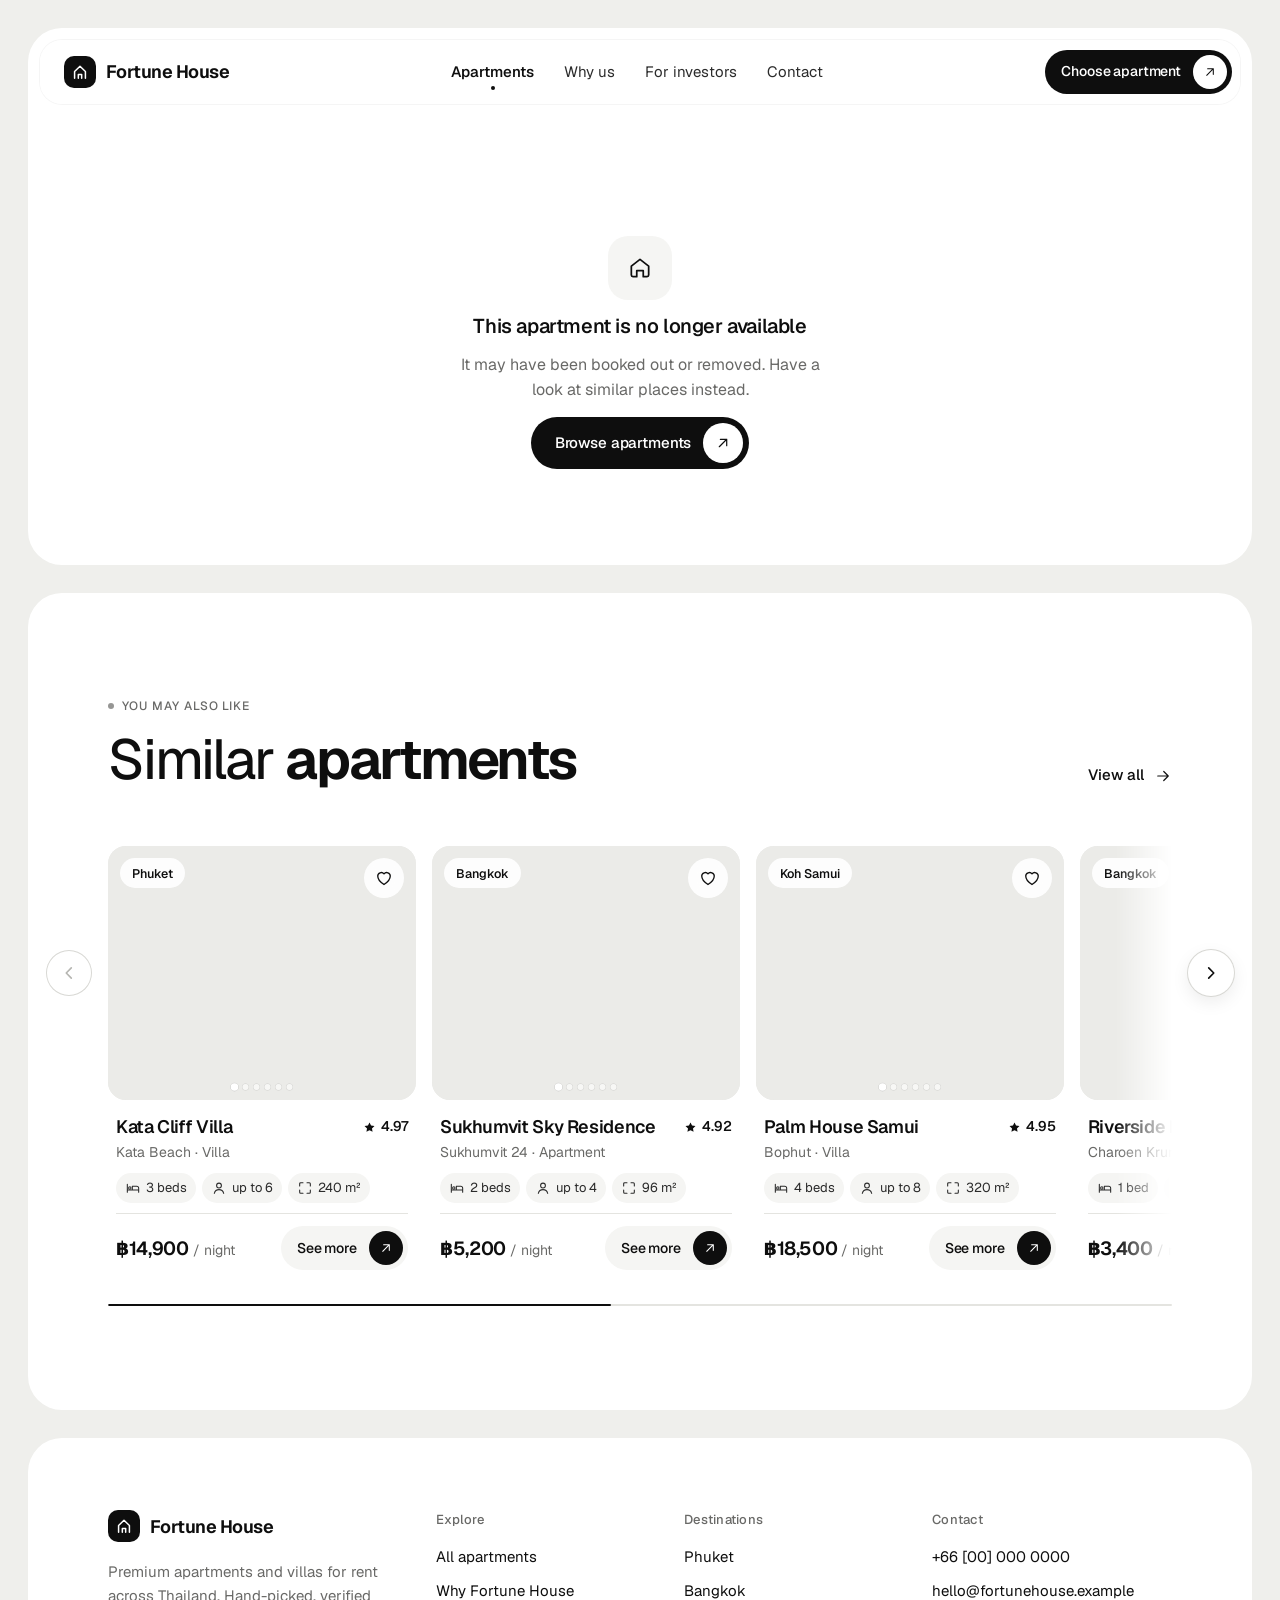
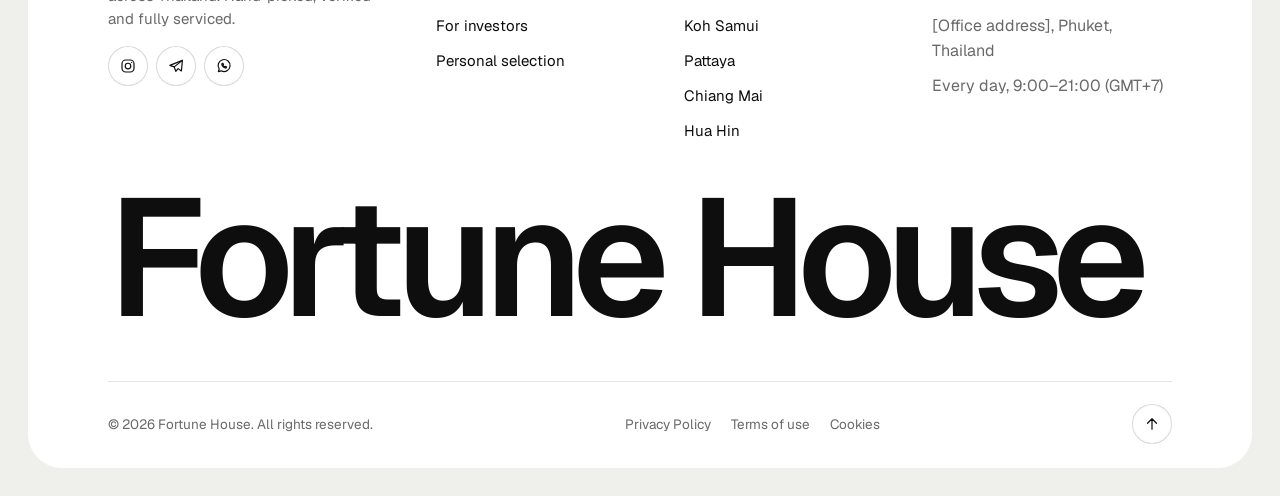
==== apartment.html @ b61fa612 "Add files via upload" ====
<!doctype html>
<html lang="en" class="no-js">
<head>
<meta charset="utf-8">
<meta name="viewport" content="width=device-width, initial-scale=1, viewport-fit=cover">
<title>Apartment — Fortune House</title>
<meta name="description" content="Apartment details, photos, amenities and booking.">
<meta name="theme-color" content="#efefec">
<link rel="preconnect" href="https://images.unsplash.com">
<link rel="icon" href="data:image/svg+xml,%3Csvg xmlns='http://www.w3.org/2000/svg' viewBox='0 0 32 32'%3E%3Crect width='32' height='32' rx='9' fill='%230e0e0e'/%3E%3Cpath d='M9.5 23v-9.5L16 8l6.5 5.5V23M13.5 23v-5h5v5' fill='none' stroke='white' stroke-width='2' stroke-linecap='round' stroke-linejoin='round'/%3E%3C/svg%3E">
<link rel="stylesheet" href="assets/css/style.css">
</head>
<body data-page="apartment">
<a class="sr-only" href="#main">Skip to content</a>
<div class="header-wrap">
  <header class="header">
    <a href="index.html" class="logo" aria-label="Fortune House — home">
      <span class="logo__mark"><i data-icon="logo" data-size="20" data-sw="1.8"></i></span>
      Fortune House
    </a>
    <nav class="nav" aria-label="Main">
      <a href="search.html" aria-current="page">Apartments</a>
      <a href="index.html#why">Why us</a>
      <a href="investors.html">For investors</a>
      <a href="#contact">Contact</a>
    </nav>
    <div class="header__actions">
      <button type="button" class="btn btn--primary btn--sm btn--arrow header__cta" data-open="finder">
        Choose apartment
        <span class="btn__arrow"><i data-icon="arrow-pair" data-size="16"></i></span>
      </button>
      <button type="button" class="burger" aria-label="Menu" aria-expanded="false" aria-controls="mobile-menu">
        <span class="burger-lines"><span></span><span></span></span>
      </button>
    </div>
  </header>
  <div class="mobile-menu" id="mobile-menu">
    <a class="mm-link" href="search.html">Apartments <i data-icon="arrowRight" data-size="20"></i></a>
    <a class="mm-link" href="index.html#why">Why us <i data-icon="arrowRight" data-size="20"></i></a>
    <a class="mm-link" href="investors.html">For investors <i data-icon="arrowRight" data-size="20"></i></a>
    <a class="mm-link" href="#contact">Contact <i data-icon="arrowRight" data-size="20"></i></a>
    <button type="button" class="btn btn--primary btn--block btn--arrow" data-open="finder">
      <span>Choose apartment</span>
      <span class="btn__arrow"><i data-icon="arrow-pair" data-size="18"></i></span>
    </button>
  </div>
</div>
<div class="menu-scrim"></div>


<main class="page" id="main">

  <section class="card apt-head" id="apt-main" aria-labelledby="apt-title">
    <div class="container">
      <div class="intro">
        <nav class="crumbs" aria-label="Breadcrumb"><a href="index.html">Home</a><i data-icon="chevronRight" data-size="14"></i><a href="search.html">Apartments</a><i data-icon="chevronRight" data-size="14"></i><span data-apt="crumb">Apartment</span></nav>
        <div class="apt-head__row">
          <div>
            <h1 class="apt-title" id="apt-title" data-apt="title">Apartment</h1>
            <div class="apt-meta" data-apt="meta"></div>
          </div>
          <div class="apt-actions">
            <button type="button" class="btn btn--ghost btn--sm" id="share-btn"><i data-icon="share" data-size="18"></i>Share</button>
            <button type="button" class="btn btn--ghost btn--sm fav-inline" id="save-btn" aria-pressed="false"><i data-icon="heart" data-size="18"></i><span>Save</span></button>
          </div>
        </div>
      </div>

      <div class="gallery intro-late" id="gallery">
        <div class="gallery__grid" id="gallery-grid"></div>
        <div class="gallery__count">
          <button type="button" class="btn btn--light btn--sm gallery__all" id="gallery-all"><i data-icon="grid" data-size="18"></i>Show all photos</button>
          <span class="gallery__counter" id="gallery-counter">1 / 1</span>
        </div>
      </div>
    </div>

    <div class="container apt-layout">
      <div>
        <div class="apt-section" data-reveal>
          <div class="facts" data-apt="facts"></div>
        </div>
        <div class="apt-section" data-reveal>
          <h2>About this place</h2>
          <div data-apt="text"></div>
        </div>
        <div class="apt-section" data-reveal>
          <h2>What’s included</h2>
          <ul class="amenities" data-apt="amenities"></ul>
        </div>
        <div class="apt-section" data-reveal>
          <h2>Where you’ll be</h2>
          <div class="map" role="img" aria-label="Map placeholder">
            <span class="map__road" style="left:-5%;right:-5%;top:58%;height:14px;transform:rotate(-8deg)"></span>
            <span class="map__road" style="top:-10%;bottom:-10%;left:32%;width:12px;transform:rotate(14deg)"></span>
            <span class="map__road" style="top:-10%;bottom:-10%;left:74%;width:9px;transform:rotate(-4deg)"></span>
            <span class="map__pin"><span><i data-icon="home" data-size="20"></i></span></span>
            <span class="map__label" data-apt="where"></span>
          </div>
          <p class="muted" style="margin-top:14px;font-size:14.5px">The exact address is shared after booking is confirmed.</p>
        </div>
        <div class="apt-section" data-reveal>
          <h2>Good to know</h2>
          <ul class="rules">
            <li class="rule"><i data-icon="clock"></i>Check-in from 14:00</li>
            <li class="rule"><i data-icon="clock"></i>Check-out until 12:00</li>
            <li class="rule"><i data-icon="ban"></i>No smoking inside</li>
            <li class="rule"><i data-icon="wallet"></i>Refundable deposit on arrival</li>
          </ul>
        </div>
      </div>

      <aside class="booking" id="booking" aria-label="Booking" data-reveal>
        <div class="booking__price">
          <span class="price"><b data-apt="price">฿0</b> / night</span>
          <span class="muted" style="font-size:14px">Utilities included</span>
        </div>
        <div class="booking__fields">
          <div class="booking__dates">
            <button type="button" class="bk-field" data-bk="in" aria-haspopup="dialog" aria-expanded="false"><span class="bk-field__label">Check-in</span><span class="bk-field__value is-placeholder">Add date</span></button>
            <button type="button" class="bk-field" data-bk="out" aria-haspopup="dialog" aria-expanded="false"><span class="bk-field__label">Check-out</span><span class="bk-field__value is-placeholder">Add date</span></button>
          </div>
          <button type="button" class="bk-field" data-bk="guests" aria-haspopup="dialog" aria-expanded="false"><span class="bk-field__label">Guests</span><span class="bk-field__value">2 guests</span></button>
        </div>
        <div class="breakdown is-empty" id="breakdown" aria-live="polite"></div>
        <button type="button" class="btn btn--primary btn--block btn--arrow" id="book-btn">
          <span data-bk-label>Check availability</span>
          <span class="btn__arrow"><i data-icon="arrow-pair" data-size="18"></i></span>
        </button>
        <p class="form-error" id="book-error" role="alert" hidden></p>
        <p class="booking__note">You won’t be charged yet</p>
      </aside>
    </div>
  </section>

  <section class="card section" aria-labelledby="similar-title">
    <div class="container carousel" id="similar">
      <div class="section-head">
        <div class="section-head__title" data-reveal>
          <span class="eyebrow">You may also like</span>
          <h2 class="h2" id="similar-title">Similar <b>apartments</b></h2>
        </div>
        <div class="carousel-head-actions" data-reveal style="--d:.1s">
          <a class="link-arrow" href="search.html"><span>View all</span><i data-icon="arrowRight" data-size="18"></i></a>
        </div>
      </div>
      <div class="carousel__frame" data-reveal="fade">
        <button type="button" class="carousel__side carousel__side--prev" data-prev aria-label="Previous apartments"><i data-icon="chevronLeft" data-size="22" data-sw="1.8"></i></button>
        <div class="carousel__track" id="similar-track" tabindex="0" aria-label="Similar apartments"></div>
        <button type="button" class="carousel__side carousel__side--next" data-next aria-label="Next apartments"><i data-icon="chevronRight" data-size="22" data-sw="1.8"></i></button>
      </div>
      <div class="carousel__progress" aria-hidden="true"><span></span></div>
    </div>
  </section>

  <footer class="card footer" id="contact">
  <div class="container">
    <div class="footer__top">
      <div class="footer__brand">
        <a href="index.html" class="logo" aria-label="Fortune House — home">
          <span class="logo__mark"><i data-icon="logo" data-size="20" data-sw="1.8"></i></span>
          Fortune House
        </a>
        <p>Premium apartments and villas for rent across Thailand. Hand-picked, verified and fully serviced.</p>
        <div class="socials">
          <a class="icon-btn icon-btn--sm" href="#" aria-label="Instagram"><i data-icon="instagram" data-size="18"></i></a>
          <a class="icon-btn icon-btn--sm" href="#" aria-label="Telegram"><i data-icon="telegram" data-size="18"></i></a>
          <a class="icon-btn icon-btn--sm" href="#" aria-label="WhatsApp"><i data-icon="whatsapp" data-size="18"></i></a>
        </div>
      </div>
      <div class="footer__cols">
        <div class="footer__col">
          <h4>Explore</h4>
          <ul>
            <li><a href="search.html">All apartments</a></li>
            <li><a href="index.html#why">Why Fortune House</a></li>
            <li><a href="investors.html">For investors</a></li>
            <li><a href="#" data-open="contact">Personal selection</a></li>
          </ul>
        </div>
        <div class="footer__col">
          <h4>Destinations</h4>
          <ul>
            <li><a href="search.html?city=phuket">Phuket</a></li>
            <li><a href="search.html?city=bangkok">Bangkok</a></li>
            <li><a href="search.html?city=koh-samui">Koh Samui</a></li>
            <li><a href="search.html?city=pattaya">Pattaya</a></li>
            <li><a href="search.html?city=chiang-mai">Chiang Mai</a></li>
            <li><a href="search.html?city=hua-hin">Hua Hin</a></li>
          </ul>
        </div>
      </div>
      <div class="footer__col">
        <h4>Contact</h4>
        <ul>
          <li><a href="tel:+66000000000">+66 [00] 000 0000</a></li>
          <li><a href="mailto:hello@fortunehouse.example">hello@fortunehouse.example</a></li>
          <li class="muted">[Office address], Phuket, Thailand</li>
          <li class="muted">Every day, 9:00–21:00 (GMT+7)</li>
        </ul>
      </div>
    </div>
    <div class="footer__big" aria-hidden="true">Fortune House</div>
    <div class="footer__bottom">
      <span>© <span id="year">2026</span> Fortune House. All rights reserved.</span>
      <div class="footer__legal">
        <a href="privacy.html">Privacy Policy</a>
        <a href="privacy.html#terms">Terms of use</a>
        <a href="privacy.html#cookies">Cookies</a>
      </div>
      <button type="button" class="icon-btn icon-btn--sm" data-to-top aria-label="Back to top"><i data-icon="arrowUp" data-size="18"></i></button>
    </div>
  </div>
</footer>

</main>

<div class="book-bar" id="book-bar">
  <div class="stack">
    <span class="price"><b data-apt="price">฿0</b> / night</span>
    <span class="muted" style="font-size:13px" id="book-bar-sub">Add your dates</span>
  </div>
  <button type="button" class="btn btn--primary btn--sm" id="book-bar-btn">Reserve</button>
</div>

<script src="assets/js/data.js"></script>
<script src="assets/js/main.js"></script>

</body>
</html>
---- assets/css/style.css ----
/* ==========================================================================
   Fortune House — styles
   Mobile-first. Light ground, monochrome palette, rounded cards.
   ========================================================================== */

@font-face {
  font-family: 'Geist';
  src: url('../fonts/geist.woff2') format('woff2');
  font-weight: 100 900;
  font-style: normal;
  font-display: swap;
}

:root {
  --bg: #efefec;
  --surface: #ffffff;
  --surface-2: #f5f5f3;
  --surface-3: #ebebe8;
  --ink: #0e0e0e;
  --ink-2: #2b2b2b;
  --muted: #696967;
  --line: #e4e4e0;
  --line-2: #d8d8d4;
  --dark: #121212;

  --gutter: 12px;
  --pad: 22px;
  --r-xl: 26px;
  --r-lg: 20px;
  --r-md: 16px;
  --r-sm: 12px;

  --header-h: 60px;
  --hdr-inset: 8px;
  --pull: calc(-1 * (var(--header-h) + var(--hdr-inset)));
  --shadow-sm: 0 1px 2px rgba(0,0,0,.04), 0 2px 8px rgba(0,0,0,.04);
  --shadow-md: 0 2px 6px rgba(0,0,0,.04), 0 12px 32px rgba(0,0,0,.08);
  --shadow-lg: 0 4px 12px rgba(0,0,0,.05), 0 24px 64px rgba(0,0,0,.14);

  --ease: cubic-bezier(.22, .8, .24, 1);
  --ease-io: cubic-bezier(.65, 0, .35, 1);
  --t-fast: .25s;
  --t: .45s;
  --t-slow: .9s;

  --font: 'Geist', ui-sans-serif, system-ui, -apple-system, 'Segoe UI', 'Helvetica Neue', sans-serif;
}

@media (min-width: 720px) {
  :root { --gutter: 20px; --pad: 44px; --r-xl: 30px; --r-lg: 22px; --header-h: 64px; --hdr-inset: 12px; }
}
@media (min-width: 1100px) {
  :root { --gutter: 28px; --pad: 80px; --r-xl: 34px; }
}
@media (min-width: 1440px) {
  :root { --gutter: 40px; --pad: 96px; }
}

*, *::before, *::after { box-sizing: border-box; }
[hidden] { display: none !important; }

html {
  -webkit-text-size-adjust: 100%;
  scroll-behavior: smooth;
  scroll-padding-top: calc(var(--header-h) + var(--gutter) * 2);
}

body {
  margin: 0;
  background: var(--bg);
  color: var(--ink);
  font-family: var(--font);
  font-size: 16px;
  line-height: 1.55;
  -webkit-font-smoothing: antialiased;
  -moz-osx-font-smoothing: grayscale;
  text-rendering: optimizeLegibility;
  overflow-x: hidden;
  animation: page-in .6s var(--ease) both;
}
body.is-leaving { opacity: 0; transition: opacity .28s var(--ease-io); }
body.is-locked { overflow: hidden; }

@keyframes page-in { from { opacity: 0; } to { opacity: 1; } }

img { display: block; max-width: 100%; }
a { color: inherit; text-decoration: none; }
button { font: inherit; color: inherit; background: none; border: 0; padding: 0; cursor: pointer; }
input, select, textarea { font: inherit; color: inherit; }
h1, h2, h3, h4, p { margin: 0; }
ul { margin: 0; padding: 0; list-style: none; }
svg { flex-shrink: 0; }

:focus-visible { outline: 2px solid var(--ink); outline-offset: 3px; border-radius: 8px; }

.sr-only {
  position: absolute; width: 1px; height: 1px; padding: 0; margin: -1px;
  overflow: hidden; clip: rect(0,0,0,0); white-space: nowrap; border: 0;
}

/* ---------- Layout ---------- */

.page { padding: 0 var(--gutter) var(--gutter); display: flex; flex-direction: column; gap: var(--gutter); max-width: calc(1560px + var(--gutter) * 2); margin: 0 auto; }

.card {
  background: var(--surface);
  border-radius: var(--r-xl);
  position: relative;
}
.card--clip { overflow: hidden; isolation: isolate; }

.section { padding: 56px var(--pad); }
@media (min-width: 720px) { .section { padding: 80px var(--pad); } }
@media (min-width: 1100px) { .section { padding: 104px var(--pad); } }

.container { max-width: 1200px; margin: 0 auto; width: 100%; }

/* ---------- Type ---------- */

.eyebrow {
  display: inline-flex; align-items: center; gap: 8px;
  font-size: 12px; font-weight: 500; letter-spacing: .08em; text-transform: uppercase;
  color: var(--muted);
}
.eyebrow::before { content: ''; width: 6px; height: 6px; border-radius: 50%; background: currentColor; opacity: .7; }

.h1 {
  font-size: clamp(42px, 10.5vw, 96px);
  line-height: .98;
  letter-spacing: -.045em;
  font-weight: 450;
}
.h1 b, .h2 b { font-weight: 650; }
.h2 {
  font-size: clamp(32px, 7.4vw, 56px);
  line-height: 1.02;
  letter-spacing: -.04em;
  font-weight: 450;
  text-wrap: balance;
}
.h3 { font-size: 20px; line-height: 1.25; letter-spacing: -.02em; font-weight: 550; }
.lead { font-size: 17px; line-height: 1.55; color: var(--muted); text-wrap: pretty; }
@media (min-width: 720px) { .lead { font-size: 18px; } }
.muted { color: var(--muted); }

.section-head {
  display: flex; flex-direction: column; gap: 18px;
  margin-bottom: 36px;
}
.section-head .lead { max-width: 460px; }
@media (min-width: 900px) {
  .section-head { flex-direction: row; align-items: flex-end; justify-content: space-between; gap: 48px; margin-bottom: 56px; }
}
.section-head__title { display: flex; flex-direction: column; gap: 16px; }

/* ---------- Buttons ---------- */

.btn {
  --h: 52px;
  position: relative;
  display: inline-flex; align-items: center; justify-content: center; gap: 12px;
  height: var(--h);
  padding: 0 24px;
  border-radius: 999px;
  font-size: 15px; font-weight: 520; letter-spacing: -.01em;
  white-space: nowrap;
  transition: background-color var(--t) var(--ease), color var(--t) var(--ease),
              border-color var(--t) var(--ease), box-shadow var(--t) var(--ease), transform var(--t-fast) var(--ease);
  -webkit-tap-highlight-color: transparent;
  user-select: none;
}
.btn:active { transform: scale(.97); }
.btn--sm { --h: 44px; padding: 0 18px; font-size: 14px; }
.btn--block { width: 100%; }

.btn--primary { background: var(--ink); color: #fff; }
.btn--primary:hover { background: #2a2a2a; box-shadow: 0 10px 28px rgba(0,0,0,.18); }

.btn--light { background: #fff; color: var(--ink); }
.btn--light:hover { background: #f1f1ef; box-shadow: 0 10px 28px rgba(0,0,0,.22); }

.btn--ghost {
  background: rgba(255,255,255,.55);
  color: var(--ink);
  box-shadow: inset 0 0 0 1px rgba(0,0,0,.16);
  -webkit-backdrop-filter: blur(10px); backdrop-filter: blur(10px);
}
.btn--ghost:hover { background: var(--ink); color: #fff; box-shadow: inset 0 0 0 1px var(--ink); }

.btn--ghost-dark { color: #fff; background: rgba(255,255,255,.08); box-shadow: inset 0 0 0 1px rgba(255,255,255,.35); }
.btn--ghost-dark:hover { background: #fff; color: var(--ink); box-shadow: inset 0 0 0 1px #fff; }

/* Button with a round arrow badge.
   Hover: a soft wave grows out of the badge across the button (a real circle that
   changes size, so its edge stays crisp) and the arrow turns from ↗ to →. */
.btn--arrow {
  --bs: 40px; --bo: 6px;
  --badge: #fff; --badge-ink: var(--ink); --wave: #343434;
  isolation: isolate; overflow: hidden;
  padding-right: var(--bo);
}
.btn--sm.btn--arrow { --bs: 34px; --bo: 5px; padding-left: 16px; }
.btn__arrow {
  position: relative;
  width: var(--bs); height: var(--bs); border-radius: 50%;
  display: grid; place-items: center;
  background: var(--badge); color: var(--badge-ink);
  flex-shrink: 0;
}
.btn__arrow::before {
  content: ''; position: absolute; z-index: -1; pointer-events: none;
  left: 50%; top: 50%; width: 100%; height: 100%;
  border-radius: 50%; background: var(--wave);
  transform: translate(-50%, -50%);
  transition: width .8s var(--ease), height .8s var(--ease);
}
.btn__arrow svg { transform: rotate(-45deg); transition: transform .6s var(--ease), opacity .2s; }
.btn--light.btn--arrow { --badge: var(--ink); --badge-ink: #fff; --wave: #ececea; }
.btn--soft { background: var(--surface-2); color: var(--ink); }
.btn--soft.btn--arrow { --badge: var(--ink); --badge-ink: #fff; --wave: #e6e6e2; }
@media (hover: hover) {
  .btn--arrow:hover { box-shadow: none; }
  .btn--primary.btn--arrow:hover { background: var(--ink); }
  .btn--light.btn--arrow:hover { background: #fff; }
  .btn--soft.btn--arrow:hover { background: var(--surface-2); }
  .btn--arrow:hover .btn__arrow::before { width: 1000px; height: 1000px; }
  .btn--arrow:hover .btn__arrow svg { transform: rotate(0deg); }
}
.btn.is-loading { pointer-events: none; }
.btn.is-loading .btn__arrow svg { opacity: 0; }
.btn.is-loading .btn__arrow::after {
  content: ''; position: absolute; inset: 30%;
  border-radius: 50%; border: 2px solid currentColor; border-right-color: transparent;
  animation: spin .7s linear infinite;
}
@keyframes spin { to { transform: rotate(360deg); } }
.btn:disabled { cursor: default; }

/* play / icon-left ghost */
.btn__icon {
  width: 34px; height: 34px; border-radius: 50%;
  display: grid; place-items: center;
  margin-left: -12px;
  background: var(--ink); color: #fff;
  transition: background-color var(--t) var(--ease), color var(--t) var(--ease), transform var(--t) var(--ease);
}
.btn--ghost:hover .btn__icon { background: #fff; color: var(--ink); transform: rotate(90deg); }

.icon-btn {
  width: 48px; height: 48px; border-radius: 50%;
  display: inline-grid; place-items: center;
  background: var(--surface);
  box-shadow: inset 0 0 0 1px var(--line-2);
  color: var(--ink);
  transition: background-color var(--t) var(--ease), color var(--t) var(--ease), box-shadow var(--t) var(--ease), transform var(--t-fast) var(--ease), opacity var(--t) var(--ease);
  -webkit-tap-highlight-color: transparent;
}
.icon-btn:hover { background: var(--ink); color: #fff; box-shadow: inset 0 0 0 1px var(--ink); }
.icon-btn:active { transform: scale(.93); }
.icon-btn[disabled] { opacity: .35; pointer-events: none; }
.icon-btn--sm { width: 40px; height: 40px; }
.icon-btn--plain { box-shadow: none; background: var(--surface-2); }

.link-arrow {
  display: inline-flex; align-items: center; gap: 10px;
  font-weight: 520; font-size: 15px;
}
.link-arrow span { background: linear-gradient(currentColor, currentColor) 0 100% / 0 1px no-repeat; transition: background-size .5s var(--ease); padding-bottom: 2px; }
.link-arrow:hover span { background-size: 100% 1px; }
.link-arrow svg { transition: transform .5s var(--ease); }
.link-arrow:hover svg { transform: translateX(4px); }

/* ---------- Header ---------- */

.header-wrap {
  position: relative; z-index: 50;
  max-width: calc(1560px + var(--gutter) * 2); margin: 0 auto;
  padding: calc(var(--gutter) + var(--hdr-inset)) calc(var(--gutter) + var(--hdr-inset)) 0;
  pointer-events: none;
}
.header {
  pointer-events: auto;
  height: var(--header-h);
  display: flex; align-items: center; justify-content: space-between; gap: 16px;
  padding: 0 8px 0 20px;
  background: rgba(255,255,255,.82);
  -webkit-backdrop-filter: saturate(1.6) blur(18px); backdrop-filter: saturate(1.6) blur(18px);
  border-radius: calc(var(--r-xl) - var(--hdr-inset));
  box-shadow: 0 0 0 1px rgba(0,0,0,.04);
  transition: box-shadow var(--t) var(--ease), background-color var(--t) var(--ease);
}
.is-scrolled .header { box-shadow: 0 0 0 1px rgba(0,0,0,.05), 0 10px 30px rgba(0,0,0,.08); background: rgba(255,255,255,.9); }

.logo { display: inline-flex; align-items: center; gap: 10px; font-weight: 650; font-size: 18px; letter-spacing: -.03em; }
.logo__mark {
  width: 32px; height: 32px; border-radius: 10px;
  background: var(--ink); color: #fff;
  display: grid; place-items: center;
}

.nav { display: none; }
.nav a {
  position: relative;
  padding: 10px 14px; border-radius: 999px;
  font-size: 15px; color: var(--ink-2);
  transition: background-color var(--t) var(--ease), color var(--t) var(--ease);
}
.nav a:hover { background: var(--surface-2); color: var(--ink); }
.nav a[aria-current="page"] { color: var(--ink); font-weight: 550; }
.nav a[aria-current="page"]::after { content: ''; position: absolute; left: 50%; bottom: 4px; width: 4px; height: 4px; border-radius: 50%; background: var(--ink); transform: translateX(-50%); }

.header__actions { display: flex; align-items: center; gap: 8px; }
.header__cta { display: none; }

.burger {
  width: 44px; height: 44px; border-radius: 14px;
  display: grid; place-items: center;
  background: var(--surface-2);
  transition: background-color var(--t) var(--ease);
}
.burger:hover { background: var(--surface-3); }
.burger-lines { display: block; width: 18px; }
.burger-lines span { display: block; width: 18px; height: 1.6px; background: var(--ink); border-radius: 2px; transition: transform .5s var(--ease); }
.burger-lines span + span { margin-top: 5px; }
.menu-open .burger-lines span:first-child { transform: translateY(3.3px) rotate(45deg); }
.menu-open .burger-lines span:last-child { transform: translateY(-3.3px) rotate(-45deg); }

@media (min-width: 960px) {
  .nav { display: flex; gap: 2px; }
  .header__cta { display: inline-flex; }
  .burger { display: none; }
  .header { padding: 0 8px 0 24px; }
}

/* mobile menu */
.mobile-menu {
  pointer-events: auto;
  position: absolute; left: calc(var(--gutter) + var(--hdr-inset)); right: calc(var(--gutter) + var(--hdr-inset));
  top: calc(var(--gutter) + var(--hdr-inset) + var(--header-h) + 8px);
  background: var(--surface);
  border-radius: 24px;
  box-shadow: var(--shadow-lg);
  padding: 12px;
  visibility: hidden; opacity: 0;
  transform: translateY(-10px) scale(.98);
  transform-origin: top center;
  transition: opacity .35s var(--ease), transform .5s var(--ease), visibility 0s linear .5s;
}
.menu-open .mobile-menu { visibility: visible; opacity: 1; transform: none; transition: opacity .35s var(--ease), transform .5s var(--ease), visibility 0s; }
.mobile-menu a.mm-link {
  display: flex; align-items: center; justify-content: space-between;
  padding: 16px 14px; border-radius: 14px;
  font-size: 22px; letter-spacing: -.03em; font-weight: 480;
  opacity: 0; transform: translateY(8px);
  transition: opacity .4s var(--ease), transform .5s var(--ease), background-color .3s var(--ease);
}
.mobile-menu a.mm-link:hover { background: var(--surface-2); }
.menu-open .mobile-menu a.mm-link { opacity: 1; transform: none; }
.menu-open .mobile-menu a.mm-link:nth-child(1) { transition-delay: .05s; }
.menu-open .mobile-menu a.mm-link:nth-child(2) { transition-delay: .09s; }
.menu-open .mobile-menu a.mm-link:nth-child(3) { transition-delay: .13s; }
.menu-open .mobile-menu a.mm-link:nth-child(4) { transition-delay: .17s; }
.mobile-menu .btn { margin-top: 8px; }
.menu-scrim {
  position: fixed; inset: 0; z-index: 40;
  background: rgba(10,10,10,.25);
  opacity: 0; visibility: hidden;
  transition: opacity .4s var(--ease), visibility 0s linear .4s;
}
.menu-open .menu-scrim { opacity: 1; visibility: visible; transition: opacity .4s var(--ease), visibility 0s; }
@media (min-width: 960px) { .mobile-menu, .menu-scrim { display: none; } }

/* ---------- Images ---------- */

.media { position: relative; overflow: hidden; background: var(--surface-3); }
.media img {
  position: absolute; inset: 0;
  width: 100%; height: 100%; object-fit: cover;
  opacity: 0;
  transition: opacity .8s var(--ease), transform 1.2s var(--ease);
}
.media img.is-loaded { opacity: 1; }
.media img.is-failed { opacity: 0; }
.media::after { /* placeholder mark shown until load */
  content: ''; position: absolute; inset: 0; pointer-events: none;
  background: linear-gradient(100deg, transparent 30%, rgba(255,255,255,.35) 50%, transparent 70%) -150% 0 / 60% 100% no-repeat;
  animation: shimmer 1.8s var(--ease-io) infinite;
  transition: opacity .4s;
}
.media.is-ready::after { opacity: 0; animation: none; }
@keyframes shimmer { to { background-position: 250% 0; } }

/* ---------- Hero ---------- */

.hero {
  position: relative;
  min-height: 760px;
  display: flex; flex-direction: column;
  padding: calc(var(--header-h) + 36px) var(--pad) var(--pad);
  margin-top: var(--pull);
}
.hero__bg { position: absolute; inset: 0; z-index: -2; }
.hero { --hero-pos: 38% 50%; background: #f1f0ee; }
.hero__bg img { object-position: var(--hero-pos); transform: scale(1.08); transition: opacity 1.2s var(--ease), transform 2.4s var(--ease); }
.hero__bg img.is-loaded { transform: scale(1); }
.hero__content { display: flex; flex-direction: column; gap: 20px; max-width: 640px; }
.hero__content .lead { max-width: 470px; color: #3d3d3b; }
@media (min-width: 720px) { .hero { --hero-pos: 50% 50%; } }
.hero__ctas { display: flex; flex-wrap: wrap; gap: 10px; margin-top: 8px; }
.hero__bottom { margin-top: auto; padding-top: 220px; }

@media (min-width: 720px) {
  .hero { min-height: 820px; padding-top: calc(var(--header-h) + 80px); }
  .hero__bottom { padding-top: 64px; }
  .hero__content { gap: 24px; }
}
@media (min-width: 1100px) {
  .hero { min-height: max(780px, min(100svh - var(--gutter), 920px)); padding-top: calc(var(--header-h) + 110px); }
  .hero__ctas { gap: 12px; margin-top: 12px; }
}

/* hero intro animation */
.intro > * {
  opacity: 0; transform: translateY(24px);
  animation: rise 1.1s var(--ease) forwards;
}
.intro > *:nth-child(1) { animation-delay: .15s; }
.intro > *:nth-child(2) { animation-delay: .25s; }
.intro > *:nth-child(3) { animation-delay: .35s; }
.intro > *:nth-child(4) { animation-delay: .45s; }
.intro > *:nth-child(5) { animation-delay: .55s; }
.intro-late { opacity: 0; animation: rise-soft 1.1s var(--ease) .6s forwards; }
@keyframes rise { to { opacity: 1; transform: none; } }
@keyframes rise-soft { from { opacity: 0; translate: 0 20px; } to { opacity: 1; translate: 0 0; } }

/* ---------- Search bar ---------- */

.searchbar {
  background: var(--surface);
  border-radius: 24px;
  box-shadow: 0 0 0 1px rgba(14,14,14,.09), 0 2px 6px rgba(0,0,0,.04), 0 18px 44px rgba(0,0,0,.11);
  padding: 8px;
  display: grid; gap: 4px;
  max-width: 1040px;
}
.sb-field {
  position: relative;
  display: flex; align-items: center; gap: 14px;
  width: 100%;
  text-align: left;
  padding: 12px 16px;
  min-height: 64px;
  border-radius: 18px;
  transition: background-color var(--t) var(--ease);
  -webkit-tap-highlight-color: transparent;
}
.sb-field:hover, .sb-field[aria-expanded="true"] { background: var(--surface-2); }
.sb-field__icon {
  width: 40px; height: 40px; border-radius: 50%;
  display: grid; place-items: center;
  background: var(--surface-2); color: var(--ink);
  transition: background-color var(--t) var(--ease);
}
.sb-field:hover .sb-field__icon, .sb-field[aria-expanded="true"] .sb-field__icon { background: #fff; }
.sb-field__text { display: flex; flex-direction: column; min-width: 0; flex: 1; }
.sb-field__label { font-size: 12.5px; color: var(--muted); line-height: 1.3; }
.sb-field__value { font-size: 15.5px; font-weight: 550; letter-spacing: -.01em; white-space: nowrap; overflow: hidden; text-overflow: ellipsis; transition: opacity .3s var(--ease); }
.sb-field__value.is-placeholder { color: #8b8b88; font-weight: 450; }
.sb-field__chev { color: var(--muted); transition: transform .45s var(--ease); }
.sb-field[aria-expanded="true"] .sb-field__chev { transform: rotate(180deg); }

.sb-divider { display: none; }
.sb-submit {
  display: flex; align-items: center; justify-content: center; gap: 10px;
  height: 56px; border-radius: 18px;
  background: var(--ink); color: #fff;
  font-weight: 550; font-size: 15px;
  margin-top: 4px;
  transition: background-color var(--t) var(--ease), transform var(--t-fast) var(--ease), box-shadow var(--t) var(--ease);
}
.sb-submit:hover { background: #2a2a2a; box-shadow: 0 10px 26px rgba(0,0,0,.2); }
.sb-submit:active { transform: scale(.97); }
.sb-submit svg { transition: transform .6s var(--ease); }
.sb-submit:hover svg { transform: rotate(-12deg) scale(1.08); }

@media (min-width: 900px) {
  .searchbar { grid-template-columns: 1fr auto 1.15fr auto 0.9fr auto; align-items: center; gap: 0; border-radius: 26px; padding: 8px; }
  .sb-divider { display: block; width: 1px; height: 36px; background: var(--line); margin: 0 4px; }
  .sb-submit { width: 64px; height: 64px; border-radius: 20px; margin: 0 0 0 4px; }
  .sb-submit .sb-submit__label { display: none; }
  .searchbar--wide .sb-submit { width: auto; padding: 0 26px; }
  .searchbar--wide .sb-submit .sb-submit__label { display: inline; }
}

/* ---------- Popovers (portal) ---------- */

.pop {
  position: absolute; z-index: 80; top: 0; left: 0;
  width: 360px; max-width: calc(100vw - 24px);
  background: var(--surface);
  border-radius: 24px;
  box-shadow: var(--shadow-lg), 0 0 0 1px rgba(0,0,0,.04);
  padding: 10px;
  opacity: 0; visibility: hidden;
  transform: translateY(-8px) scale(.98);
  transform-origin: top left;
  transition: opacity .3s var(--ease), transform .45s var(--ease), visibility 0s linear .45s;
}
.pop.is-open { opacity: 1; visibility: visible; transform: none; transition: opacity .3s var(--ease), transform .45s var(--ease), visibility 0s; }
.pop--cal { width: 340px; padding: 18px; }
.pop--narrow { width: 260px; }
.pop--cal.pop--two { width: 680px; }
.pop__head { display: none; }
.pop__foot { display: flex; justify-content: space-between; align-items: center; gap: 12px; padding-top: 14px; margin-top: 12px; border-top: 1px solid var(--line); }

.pop-scrim {
  position: fixed; inset: 0; z-index: 79;
  background: rgba(10,10,10,.35);
  opacity: 0; visibility: hidden;
  transition: opacity .4s var(--ease), visibility 0s linear .4s;
}
.pop-scrim.is-open { opacity: 1; visibility: visible; transition: opacity .4s var(--ease), visibility 0s; }

@media (max-width: 719px) {
  .pop, .pop--cal, .pop--cal.pop--two {
    position: fixed; left: 8px !important; right: 8px; top: auto !important; bottom: 8px;
    width: auto; max-width: none;
    max-height: calc(100svh - 40px); overflow: auto;
    border-radius: 28px;
    padding: 8px 12px 16px;
    transform: translateY(105%);
    transition: transform .55s var(--ease), opacity .3s var(--ease), visibility 0s linear .55s;
    opacity: 1;
    overscroll-behavior: contain;
  }
  .pop.is-open { transform: none; transition: transform .55s var(--ease), opacity .3s var(--ease), visibility 0s; }
  .pop__head { display: flex; align-items: center; justify-content: space-between; padding: 10px 6px 12px; position: relative; }
  .pop__head::before { content: ''; position: absolute; top: -2px; left: 50%; width: 40px; height: 4px; border-radius: 4px; background: var(--line-2); transform: translateX(-50%); }
  .pop__title { font-size: 18px; font-weight: 600; letter-spacing: -.02em; padding-top: 6px; }
}
@media (min-width: 720px) { .pop-scrim { display: none; } }

/* options list */
.opt-list { display: flex; flex-direction: column; gap: 2px; }
.opt {
  display: flex; align-items: center; gap: 14px;
  width: 100%; text-align: left;
  padding: 10px 12px; border-radius: 16px;
  transition: background-color .3s var(--ease);
}
.opt:hover { background: var(--surface-2); }
.opt__icon { width: 44px; height: 44px; border-radius: 14px; background: var(--surface-2); display: grid; place-items: center; transition: background-color .3s var(--ease); }
.opt:hover .opt__icon { background: #fff; }
.opt__text { flex: 1; display: flex; flex-direction: column; line-height: 1.3; }
.opt__title { font-weight: 550; font-size: 15px; }
.opt__sub { font-size: 13px; color: var(--muted); }
.opt__check { width: 24px; height: 24px; border-radius: 50%; display: grid; place-items: center; background: var(--ink); color: #fff; opacity: 0; transform: scale(.6); transition: opacity .3s var(--ease), transform .4s var(--ease); }
.opt[aria-selected="true"] .opt__check { opacity: 1; transform: none; }
.opt[aria-selected="true"] .opt__icon { background: var(--ink); color: #fff; }

/* ---------- Calendar ---------- */

.cal { user-select: none; }
.cal__months { display: grid; gap: 28px; }
.cal--two .cal__months { grid-template-columns: 1fr 1fr; }
.cal__month { animation: cal-in .5s var(--ease); }
@keyframes cal-in { from { opacity: 0; transform: translateX(var(--cal-dir, 0)); } to { opacity: 1; transform: none; } }
.cal__head { display: flex; align-items: center; justify-content: space-between; gap: 8px; margin-bottom: 10px; height: 40px; }
.cal__title { font-weight: 600; font-size: 15px; letter-spacing: -.01em; flex: 1; text-align: center; }
.cal__nav { width: 36px; height: 36px; border-radius: 50%; display: grid; place-items: center; transition: background-color .3s var(--ease), opacity .3s; }
.cal__nav:hover { background: var(--surface-2); }
.cal__nav[disabled] { opacity: .25; pointer-events: none; }
.cal__nav--ghost { visibility: hidden; }
.cal__grid { display: grid; grid-template-columns: repeat(7, 1fr); row-gap: 2px; }
.cal__dow { font-size: 12px; color: var(--muted); text-align: center; height: 28px; line-height: 28px; }
.cal__day {
  position: relative; height: 44px;
  display: grid; place-items: center;
  font-size: 14.5px; font-variant-numeric: tabular-nums;
  -webkit-tap-highlight-color: transparent;
}
.cal__day span {
  position: relative; z-index: 1;
  width: 42px; height: 42px; border-radius: 50%;
  display: grid; place-items: center;
  transition: background-color .25s var(--ease), color .25s var(--ease), transform .3s var(--ease);
}
.cal__day:not([disabled]):hover span { background: var(--surface-3); }
.cal__day[disabled] { color: #c3c3bf; cursor: default; }
.cal__day.is-today span { box-shadow: inset 0 0 0 1px var(--line-2); }
.cal__day.in-range::before { content: ''; position: absolute; inset: 1px 0; background: var(--surface-2); }
.cal__day.is-start::before { content: ''; position: absolute; inset: 1px 0 1px 50%; background: var(--surface-2); }
.cal__day.is-end::before { content: ''; position: absolute; inset: 1px 50% 1px 0; background: var(--surface-2); }
.cal__day.is-start.is-end::before { display: none; }
.cal__day.is-start span, .cal__day.is-end span { background: var(--ink) !important; color: #fff; }
.cal__day.is-start:not(.has-end)::before { display: none; }
.cal__empty { height: 44px; }
.cal__summary { font-size: 14px; color: var(--muted); }
.cal__summary b { color: var(--ink); font-weight: 550; }
@media (max-width: 380px) { .cal__day span { width: 38px; height: 38px; } .cal__day { height: 40px; } }

/* ---------- Steppers ---------- */

.stepper-row { display: flex; align-items: center; justify-content: space-between; gap: 16px; padding: 14px 8px; }
.stepper-row + .stepper-row { border-top: 1px solid var(--line); }
.stepper-row__text { display: flex; flex-direction: column; line-height: 1.3; }
.stepper-row__title { font-weight: 550; }
.stepper-row__sub { font-size: 13px; color: var(--muted); }
.stepper { display: flex; align-items: center; gap: 6px; }
.stepper__btn {
  width: 40px; height: 40px; border-radius: 50%;
  display: grid; place-items: center;
  box-shadow: inset 0 0 0 1px var(--line-2);
  transition: background-color .3s var(--ease), color .3s var(--ease), box-shadow .3s var(--ease), transform .2s var(--ease), opacity .3s;
}
.stepper__btn:hover { background: var(--ink); color: #fff; box-shadow: inset 0 0 0 1px var(--ink); }
.stepper__btn:active { transform: scale(.9); }
.stepper__btn[disabled] { opacity: .3; pointer-events: none; }
.stepper__val { width: 32px; text-align: center; font-weight: 600; font-variant-numeric: tabular-nums; font-size: 16px; }
.stepper__val.bump { animation: bump .35s var(--ease); }
@keyframes bump { 40% { transform: scale(1.25); } }

/* ---------- Modal ---------- */

.modal {
  position: fixed; inset: 0; z-index: 100;
  display: flex; align-items: flex-end; justify-content: center;
  visibility: hidden;
  transition: visibility 0s linear .6s;
}
.modal.is-open { visibility: visible; transition: visibility 0s; }
.modal__scrim {
  position: absolute; inset: 0;
  background: rgba(12,12,12,.42);
  -webkit-backdrop-filter: blur(4px); backdrop-filter: blur(4px);
  opacity: 0; transition: opacity .5s var(--ease);
}
.modal.is-open .modal__scrim { opacity: 1; }
.modal__panel {
  position: relative;
  width: 100%;
  max-height: calc(100svh - 24px);
  margin: 8px;
  background: var(--surface);
  border-radius: 28px;
  box-shadow: var(--shadow-lg);
  display: flex; flex-direction: column;
  overflow: hidden;
  transform: translateY(105%);
  transition: transform .6s var(--ease);
}
.modal.is-open .modal__panel { transform: none; }
.modal__head { display: flex; align-items: center; justify-content: space-between; gap: 16px; padding: 22px 22px 8px; }
.modal__title { font-size: 24px; letter-spacing: -.03em; font-weight: 550; line-height: 1.15; }
.modal__body { padding: 8px 22px 22px; overflow: auto; overscroll-behavior: contain; flex: 1; }
.modal__foot { display: flex; align-items: center; justify-content: space-between; gap: 12px; padding: 14px 22px 18px; border-top: 1px solid var(--line); background: var(--surface); }

@media (min-width: 720px) {
  .modal { align-items: center; padding: 24px; }
  .modal__panel { max-width: 760px; margin: 0; border-radius: 32px; transform: translateY(24px) scale(.97); opacity: 0; transition: transform .6s var(--ease), opacity .4s var(--ease); max-height: calc(100vh - 48px); }
  .modal.is-open .modal__panel { opacity: 1; }
  .modal__panel--sm { max-width: 520px; }
  .modal__head { padding: 30px 32px 10px; }
  .modal__title { font-size: 30px; }
  .modal__body { padding: 10px 32px 28px; }
  .modal__foot { padding: 18px 32px 22px; }
}

.m-block + .m-block { margin-top: 26px; padding-top: 22px; border-top: 1px solid var(--line); }
.m-label { font-size: 13px; color: var(--muted); margin-bottom: 12px; display: flex; justify-content: space-between; gap: 12px; }
.m-label b { color: var(--ink); font-weight: 550; }

.chips { display: flex; flex-wrap: wrap; gap: 8px; }
.chip {
  height: 42px; padding: 0 18px; border-radius: 999px;
  display: inline-flex; align-items: center; gap: 8px;
  font-size: 14.5px; font-weight: 500;
  background: var(--surface-2);
  box-shadow: inset 0 0 0 1px transparent;
  transition: background-color .35s var(--ease), color .35s var(--ease), box-shadow .35s var(--ease), transform .2s var(--ease);
  white-space: nowrap;
  -webkit-tap-highlight-color: transparent;
}
.chip:hover { box-shadow: inset 0 0 0 1px var(--line-2); background: #fff; }
.chip:active { transform: scale(.96); }
.chip[aria-pressed="true"], .chip[aria-checked="true"] { background: var(--ink); color: #fff; box-shadow: inset 0 0 0 1px var(--ink); }
.chips--scroll { flex-wrap: nowrap; overflow-x: auto; scrollbar-width: none; margin: 0 calc(var(--pad) * -1); padding: 2px var(--pad); }
.chips--scroll::-webkit-scrollbar { display: none; }
@media (min-width: 900px) { .chips--scroll { flex-wrap: wrap; overflow: visible; margin: 0; padding: 0; } }

/* forms */
.field { display: flex; flex-direction: column; gap: 8px; }
.field label { font-size: 13px; color: var(--muted); }
.input {
  height: 54px; padding: 0 18px; border-radius: 16px;
  border: 0; background: var(--surface-2);
  box-shadow: inset 0 0 0 1px transparent;
  font-size: 16px;
  transition: box-shadow .3s var(--ease), background-color .3s var(--ease);
  width: 100%;
}
textarea.input { height: 110px; padding: 14px 18px; resize: none; line-height: 1.5; }
.input:hover { box-shadow: inset 0 0 0 1px var(--line-2); }
.input:focus { outline: none; background: #fff; box-shadow: inset 0 0 0 1.5px var(--ink); }
.form-grid { display: grid; gap: 14px; }
@media (min-width: 720px) { .form-grid--2 { grid-template-columns: 1fr 1fr; } .form-grid .span-2 { grid-column: 1 / -1; } }
.form-note { font-size: 12.5px; color: var(--muted); }
.form-note a { text-decoration: underline; text-underline-offset: 2px; }

.success { text-align: center; padding: 24px 8px 12px; display: flex; flex-direction: column; align-items: center; gap: 14px; }
.success__icon { width: 72px; height: 72px; border-radius: 50%; background: var(--ink); color: #fff; display: grid; place-items: center; animation: pop-in .7s var(--ease); }
.success__icon path { stroke-dasharray: 30; stroke-dashoffset: 30; animation: draw .6s var(--ease) .25s forwards; }
@keyframes pop-in { from { transform: scale(.5); opacity: 0; } to { transform: none; opacity: 1; } }
@keyframes draw { to { stroke-dashoffset: 0; } }

/* ---------- Apartment cards ---------- */

.apt-card {
  position: relative;
  display: flex; flex-direction: column;
  background: var(--surface);
  border-radius: 24px;
}
.apt-card--boxed { box-shadow: 0 0 0 1px var(--line); padding: 8px; }
.apt-media { position: relative; aspect-ratio: 4 / 3.3; border-radius: 18px; overflow: hidden; background: var(--surface-3); }
.apt-media__strip { display: flex; height: 100%; transition: transform .6s var(--ease); }
.apt-media__slide { flex: 0 0 100%; height: 100%; }
.apt-media__nav {
  position: absolute; top: 50%; z-index: 4;
  width: 34px; height: 34px; margin-top: -17px; border-radius: 50%;
  display: grid; place-items: center;
  background: rgba(255,255,255,.94); color: var(--ink);
  box-shadow: 0 2px 10px rgba(0,0,0,.16);
  opacity: 0; transform: scale(.85);
  transition: opacity .3s var(--ease), transform .4s var(--ease), background-color .3s var(--ease);
}
.apt-media__nav--prev { left: 10px; }
.apt-media__nav--next { right: 10px; }
.apt-card:hover .apt-media__nav, .apt-media__nav:focus-visible { opacity: 1; transform: none; }
.apt-media__nav:hover { background: #fff; }
.apt-media__nav:active { transform: scale(.92); }
.apt-media__nav[disabled] { opacity: 0 !important; pointer-events: none; }
@media (hover: none) {
  .apt-media__nav { opacity: .96; transform: none; width: 30px; height: 30px; margin-top: -15px; }
}
.apt-media__dots { position: absolute; left: 50%; bottom: 10px; z-index: 3; transform: translateX(-50%); display: flex; gap: 5px; pointer-events: none; }
.apt-media__dots span { width: 6px; height: 6px; border-radius: 50%; background: rgba(255,255,255,.6); box-shadow: 0 0 0 .5px rgba(0,0,0,.12); transition: background-color .3s var(--ease), transform .3s var(--ease); }
.apt-media__dots span.is-active { background: #fff; transform: scale(1.25); }
.see-more { z-index: 3; }
.apt-card__link::after { content: ''; position: absolute; inset: 0; z-index: 2; border-radius: inherit; }
.apt-card__badges { position: absolute; top: 12px; left: 12px; z-index: 3; display: flex; gap: 6px; pointer-events: none; }
.badge {
  height: 30px; padding: 0 12px; border-radius: 999px;
  display: inline-flex; align-items: center; gap: 6px;
  font-size: 12.5px; font-weight: 550;
  background: rgba(255,255,255,.9); color: var(--ink);
  -webkit-backdrop-filter: blur(8px); backdrop-filter: blur(8px);
}
.fav {
  position: absolute; top: 12px; right: 12px; z-index: 3;
  width: 40px; height: 40px; border-radius: 50%;
  display: grid; place-items: center;
  background: rgba(255,255,255,.9); color: var(--ink);
  -webkit-backdrop-filter: blur(8px); backdrop-filter: blur(8px);
  transition: transform .35s var(--ease), background-color .3s var(--ease), color .3s var(--ease);
}
.fav:hover { transform: scale(1.08); }
.fav:active { transform: scale(.9); }
.fav svg path { transition: fill .3s var(--ease); fill: transparent; }
.fav[aria-pressed="true"] { background: var(--ink); color: #fff; }
.fav[aria-pressed="true"] svg path { fill: currentColor; }
.fav.pulse { animation: bump .45s var(--ease); }

.apt-card__body { padding: 16px 8px 8px; display: flex; flex-direction: column; gap: 10px; flex: 1; }
.apt-card__top { display: flex; justify-content: space-between; gap: 12px; align-items: flex-start; }
.apt-card__title { font-size: 18px; font-weight: 580; letter-spacing: -.02em; line-height: 1.25; }
.apt-card__loc { font-size: 14px; color: var(--muted); margin-top: 3px; }
.rating { display: inline-flex; align-items: center; gap: 4px; font-size: 14px; font-weight: 550; white-space: nowrap; }
.specs { display: flex; flex-wrap: wrap; gap: 6px; }
.spec { display: inline-flex; align-items: center; gap: 5px; height: 30px; padding: 0 9px; white-space: nowrap; border-radius: 999px; background: var(--surface-2); font-size: 13px; color: var(--ink-2); }
.apt-card__foot { display: flex; align-items: center; justify-content: space-between; gap: 12px; margin-top: auto; padding-top: 12px; border-top: 1px solid var(--line); }
.price { font-size: 14px; color: var(--muted); }
.price b { font-size: 19px; color: var(--ink); font-weight: 620; letter-spacing: -.02em; }
.price small { display: block; font-size: 12.5px; }

/* ---------- Carousel ----------
   Cards sit in the content column with equal space on both sides.
   3 cards are fully visible, the 4th fades out softly at the edge.
   Arrows live outside the cards: in the side padding on wide screens,
   in their own columns on tablets, hidden on phones (swipe). */

@property --fade-l { syntax: '<length>'; inherits: false; initial-value: 0px; }
@property --fade-r { syntax: '<length>'; inherits: false; initial-value: 0px; }

.carousel { position: relative; }
.carousel__frame { position: relative; }
.carousel__track {
  --gap: 12px; --fade: 28px;
  display: flex; gap: var(--gap);
  overflow-x: auto; overscroll-behavior-x: contain;
  scroll-snap-type: x mandatory;
  scrollbar-width: none;
  padding: 2px 0;
  -webkit-overflow-scrolling: touch;
  -webkit-mask-image: linear-gradient(90deg, transparent 0, #000 var(--fade-l), #000 calc(100% - var(--fade-r)), transparent 100%);
          mask-image: linear-gradient(90deg, transparent 0, #000 var(--fade-l), #000 calc(100% - var(--fade-r)), transparent 100%);
  transition: --fade-l .45s var(--ease), --fade-r .45s var(--ease);
}
.carousel__track.more-l { --fade-l: var(--fade); }
.carousel__track.more-r { --fade-r: var(--fade); }
.carousel__track::-webkit-scrollbar { display: none; }
.carousel__track:focus-visible { outline-offset: 4px; }
.carousel__track > * { flex: 0 0 84%; scroll-snap-align: start; }
@media (min-width: 640px) { .carousel__track > * { flex-basis: calc((100% - var(--gap)) / 1.6); } }
@media (min-width: 900px) {
  .carousel__track { --gap: 16px; --fade: 56px; }
  .carousel__track > * { flex-basis: calc((100% - var(--gap) * 2) / 2.3); }
}
@media (min-width: 1100px) {
  .carousel__track > * { flex-basis: calc((100% - var(--gap) * 3) / 3.3); }
}

.carousel__side {
  position: absolute; top: var(--nav-y, 36%); z-index: 2;
  width: 46px; height: 46px; margin-top: -23px; border-radius: 50%;
  display: none; place-items: center;
  background: #fff; color: var(--ink);
  box-shadow: 0 0 0 1px var(--line-2), 0 6px 18px rgba(0,0,0,.08);
  transition: background-color .3s var(--ease), color .3s var(--ease), box-shadow .3s var(--ease), transform .3s var(--ease);
}
.carousel__side--prev { right: calc(100% + 16px); }
.carousel__side--next { left: calc(100% + 16px); }
.carousel__side:not(:disabled):hover { background: var(--ink); color: #fff; box-shadow: 0 0 0 1px var(--ink), 0 8px 22px rgba(0,0,0,.16); }
.carousel__side:not(:disabled):active { transform: scale(.92); }
.carousel__side:disabled { background: transparent; color: #b5b5b1; box-shadow: inset 0 0 0 1px var(--line-2); cursor: default; }
@media (min-width: 720px) and (max-width: 1099px) {
  .carousel__frame { display: grid; grid-template-columns: 46px minmax(0, 1fr) 46px; column-gap: 14px; }
  .carousel__frame .carousel__side { position: absolute; }
  .carousel__frame .carousel__side--prev { left: 0; right: auto; }
  .carousel__frame .carousel__side--next { right: 0; left: auto; }
  .carousel__frame .carousel__track { grid-column: 2; }
  .carousel__progress { margin-left: 60px; margin-right: 60px; }
}
@media (min-width: 720px) { .carousel__side { display: grid; } }

.carousel__progress { height: 2px; background: var(--line); border-radius: 2px; margin-top: 24px; overflow: hidden; }
.carousel__progress span { display: block; height: 100%; width: 30%; background: var(--ink); border-radius: 2px; transform-origin: left; transition: transform .15s linear, width .3s var(--ease); }
.carousel-head-actions { display: flex; align-items: center; gap: 16px; justify-content: space-between; }

/* ---------- Why us (plain text bullets, title + icon in one pill) ---------- */

.section--compact { padding-top: 48px; padding-bottom: 48px; }
.section--compact .section-head { margin-bottom: 28px; }
@media (min-width: 720px) { .section--compact { padding-top: 64px; padding-bottom: 64px; } .section--compact .section-head { margin-bottom: 40px; } }
.why-grid { display: grid; gap: 10px; }
@media (min-width: 640px) { .why-grid { grid-template-columns: repeat(2, minmax(0, 1fr)); gap: 12px; } }
@media (min-width: 1100px) { .why-grid { grid-template-columns: repeat(3, minmax(0, 1fr)); gap: 14px; } }
.why-item {
  display: flex; flex-direction: column; align-items: flex-start; gap: 14px;
  padding: 18px 20px 22px; border-radius: 22px;
  background: #fff; box-shadow: inset 0 0 0 1px var(--line);
}
@media (min-width: 1100px) { .why-item { padding: 20px 24px 26px; } }
.why-pill {
  display: inline-flex; align-items: center; gap: 10px;
  height: 42px; padding: 0 16px 0 5px; border-radius: 999px;
  background: var(--surface-2);
  font-size: 15.5px; font-weight: 560; letter-spacing: -.01em; line-height: 1;
}
.why-pill__icon { width: 32px; height: 32px; border-radius: 50%; background: #fff; display: grid; place-items: center; box-shadow: 0 0 0 1px var(--line); flex-shrink: 0; }
.why-item p { color: var(--muted); font-size: 15px; line-height: 1.55; max-width: 36ch; padding-left: 4px; }

/* ---------- CTA band ---------- */

.cta-band { min-height: 520px; display: flex; align-items: flex-start; padding: 40px var(--pad); color: #fff; }
.cta-band__bg { position: absolute; inset: 0; z-index: -2; }
.cta-band__bg img { transform: scale(1.06); }
.cta-band__bg img.is-loaded { transform: scale(1); transition: opacity 1s var(--ease), transform 2s var(--ease); }
.cta-band__scrim { position: absolute; inset: 0; z-index: -1; background: linear-gradient(180deg, rgba(12,12,12,.86) 0%, rgba(12,12,12,.62) 45%, rgba(12,12,12,.1) 80%); }
.cta-band__content { max-width: 540px; display: flex; flex-direction: column; gap: 18px; }
.cta-band .lead { color: rgba(255,255,255,.78); }
.cta-band .eyebrow { color: rgba(255,255,255,.7); }
.cta-band__actions { display: flex; flex-wrap: wrap; gap: 10px; margin-top: 10px; }
@media (min-width: 720px) {
  .cta-band { min-height: 460px; align-items: center; padding: 56px var(--pad); }
  .cta-band__scrim { background: linear-gradient(90deg, rgba(12,12,12,.88) 0%, rgba(12,12,12,.7) 35%, rgba(12,12,12,.15) 65%, rgba(12,12,12,0) 80%); }
}

/* ---------- Investors (home block) ---------- */

.invest { display: grid; gap: 32px; }
@media (min-width: 1000px) { .invest { grid-template-columns: 1fr 1fr; gap: 64px; align-items: stretch; } }
.invest__content { display: flex; flex-direction: column; gap: 20px; }
.invest__list { display: flex; flex-direction: column; gap: 14px; margin-top: 6px; }
.invest__list li { display: flex; gap: 14px; align-items: flex-start; }
.invest__list .tick { width: 28px; height: 28px; border-radius: 50%; background: var(--ink); color: #fff; display: grid; place-items: center; margin-top: -1px; }
.invest__actions { display: flex; flex-wrap: wrap; gap: 10px; margin-top: 12px; }
.stats { display: grid; grid-template-columns: repeat(3, minmax(0, 1fr)); gap: 8px; margin-top: 12px; }
.stat { padding: 16px; border-radius: 18px; background: var(--surface-2); }
.stat__val { font-size: clamp(24px, 6vw, 34px); letter-spacing: -.04em; font-weight: 520; line-height: 1.1; font-variant-numeric: tabular-nums; }
.stat__label { font-size: 13px; color: var(--muted); margin-top: 4px; line-height: 1.35; }
.invest__media { border-radius: 24px; min-height: 360px; aspect-ratio: 4 / 4.2; }
@media (min-width: 1000px) { .invest__media { aspect-ratio: auto; min-height: 560px; } }
.float-chip {
  position: absolute; left: 14px; bottom: 14px; right: 14px; z-index: 2;
  display: flex; align-items: center; gap: 12px;
  padding: 12px 14px; border-radius: 18px;
  background: rgba(255,255,255,.86);
  -webkit-backdrop-filter: blur(14px); backdrop-filter: blur(14px);
  font-size: 14px; line-height: 1.35;
}
@media (min-width: 720px) { .float-chip { right: auto; max-width: 340px; left: 20px; bottom: 20px; } }
.float-chip__icon { width: 40px; height: 40px; border-radius: 12px; background: var(--ink); color: #fff; display: grid; place-items: center; }

/* ---------- Footer ---------- */

.footer { padding: 48px var(--pad) 24px; }
.footer__top { display: grid; gap: 36px; }
@media (min-width: 900px) { .footer__top { grid-template-columns: 1.4fr 1fr 1fr 1.2fr; gap: 48px; } }
.footer__brand p { color: var(--muted); max-width: 300px; margin-top: 16px; font-size: 15px; }
.footer__col h4 { font-size: 13px; font-weight: 500; color: var(--muted); margin-bottom: 14px; letter-spacing: .02em; }
.footer__col ul { display: flex; flex-direction: column; gap: 10px; }
.footer__col a { transition: opacity .3s var(--ease); font-size: 15px; }
.footer__col a:hover { opacity: .55; }
.footer__cols { display: grid; grid-template-columns: 1fr 1fr; gap: 28px; }
@media (min-width: 900px) { .footer__cols { display: contents; } }
.socials { display: flex; gap: 8px; margin-top: 16px; }
.footer__bottom {
  display: flex; flex-wrap: wrap; gap: 12px 24px; align-items: center; justify-content: space-between;
  margin-top: 48px; padding-top: 22px; border-top: 1px solid var(--line);
  font-size: 13.5px; color: var(--muted);
}
.footer__legal { display: flex; flex-wrap: wrap; gap: 8px 20px; }
.footer__legal a:hover { color: var(--ink); }
.footer__big {
  font-size: clamp(40px, 13vw, 210px); letter-spacing: -.06em; font-weight: 600; line-height: .9;
  margin-top: 40px; color: var(--ink);
  white-space: nowrap; overflow: hidden;
}
@media (min-width: 900px) { .footer { padding-top: 72px; } }

/* ---------- Reveal on scroll ---------- */

[data-reveal] {
  opacity: 0; transform: translateY(28px);
  transition: opacity 1s var(--ease), transform 1.1s var(--ease);
  transition-delay: var(--d, 0s);
}
[data-reveal="fade"] { transform: none; }
[data-reveal="scale"] { transform: scale(.97); }
[data-reveal].is-in { opacity: 1; transform: none; }
.no-js [data-reveal] { opacity: 1; transform: none; }

/* ---------- Search page ---------- */

.page-hero { padding: calc(var(--header-h) + 36px) var(--pad) 28px; margin-top: var(--pull); }
@media (min-width: 720px) { .page-hero { padding-top: calc(var(--header-h) + 64px); padding-bottom: 40px; } }
.page-hero__head { display: flex; flex-direction: column; gap: 14px; margin-bottom: 28px; }
.crumbs { display: flex; gap: 8px; align-items: center; font-size: 14px; color: var(--muted); }
.crumbs a:hover { color: var(--ink); }

.results { padding: 28px var(--pad) 56px; }
@media (min-width: 720px) { .results { padding: 36px var(--pad) 80px; } }
.toolbar { display: flex; flex-direction: column; gap: 14px; margin-bottom: 24px; }
@media (min-width: 900px) { .toolbar { flex-direction: row; align-items: center; justify-content: space-between; } }
.toolbar__right { display: flex; align-items: center; justify-content: space-between; gap: 12px; }
.results__count { font-size: 15px; color: var(--muted); white-space: nowrap; }
.results__count b { color: var(--ink); font-weight: 600; }
.sort-btn { height: 42px; padding: 0 16px; border-radius: 999px; display: inline-flex; align-items: center; gap: 8px; box-shadow: inset 0 0 0 1px var(--line-2); font-size: 14.5px; transition: background-color .3s var(--ease); }
.sort-btn:hover, .sort-btn[aria-expanded="true"] { background: var(--surface-2); }
.sort-btn svg:last-child { transition: transform .4s var(--ease); }
.sort-btn[aria-expanded="true"] svg:last-child { transform: rotate(180deg); }

.grid-apts { display: grid; gap: 12px; transition: opacity .3s var(--ease); }
@media (min-width: 640px) { .grid-apts { grid-template-columns: repeat(2, minmax(0, 1fr)); } }
@media (min-width: 1100px) { .grid-apts { grid-template-columns: repeat(3, minmax(0, 1fr)); gap: 16px; } }
.grid-apts.is-updating { opacity: 0; }
.grid-apts > * { animation: card-in .7s var(--ease) both; animation-delay: calc(var(--i, 0) * 60ms); }
@keyframes card-in { from { opacity: 0; transform: translateY(18px); } to { opacity: 1; transform: none; } }

.empty { text-align: center; padding: 64px 16px; display: flex; flex-direction: column; align-items: center; gap: 14px; }
.empty__icon { width: 64px; height: 64px; border-radius: 20px; background: var(--surface-2); display: grid; place-items: center; }

/* ---------- Apartment page ---------- */

.apt-head { padding: calc(var(--header-h) + 28px) var(--pad) 0; margin-top: var(--pull); }
@media (min-width: 720px) { .apt-head { padding-top: calc(var(--header-h) + 48px); } }
.apt-head__row { display: flex; flex-direction: column; gap: 16px; margin: 18px 0 24px; }
@media (min-width: 900px) { .apt-head__row { flex-direction: row; align-items: flex-end; justify-content: space-between; } }
.apt-title { font-size: clamp(32px, 6.4vw, 56px); letter-spacing: -.04em; line-height: 1.02; font-weight: 500; }
.apt-meta { display: flex; flex-wrap: wrap; gap: 6px 16px; align-items: center; color: var(--muted); font-size: 15px; margin-top: 12px; }
.apt-meta .rating { color: var(--ink); }
.apt-actions { display: flex; gap: 8px; }

.gallery { position: relative; }
.gallery__grid { display: grid; gap: 8px; border-radius: 22px; overflow: hidden; }
.gallery__item { position: relative; cursor: zoom-in; border-radius: 0; }
.gallery__item::before { content: ''; position: absolute; inset: 0; background: rgba(0,0,0,0); z-index: 1; transition: background-color .5s var(--ease); pointer-events: none; }
.gallery__item:hover::before { background: rgba(0,0,0,.08); }
@media (max-width: 719px) {
  .gallery__grid { display: flex; overflow-x: auto; scroll-snap-type: x mandatory; scrollbar-width: none; border-radius: 22px; gap: 0; }
  .gallery__grid::-webkit-scrollbar { display: none; }
  .gallery__item { flex: 0 0 100%; aspect-ratio: 4 / 3.4; scroll-snap-align: start; }
}
@media (min-width: 720px) {
  .gallery__grid { grid-template-columns: 2fr 1fr 1fr; grid-template-rows: 240px 240px; }
  .gallery__item:first-child { grid-row: span 2; }
  .gallery__item:nth-child(n+6) { display: none; }
}
@media (min-width: 1100px) { .gallery__grid { grid-template-rows: 280px 280px; } }
.gallery__count { position: absolute; right: 12px; bottom: 12px; z-index: 3; }
@media (max-width: 719px) { .gallery__all { display: none; } }
@media (min-width: 720px) { .gallery__counter { display: none; } }
.gallery__counter { height: 32px; padding: 0 12px; border-radius: 999px; background: rgba(12,12,12,.6); color: #fff; font-size: 13px; display: inline-flex; align-items: center; font-variant-numeric: tabular-nums; -webkit-backdrop-filter: blur(8px); backdrop-filter: blur(8px); }

.apt-layout { display: grid; gap: 40px; padding: 36px var(--pad) 56px; }
@media (min-width: 1100px) { .apt-layout { grid-template-columns: minmax(0, 1fr) 380px; gap: 56px; padding: 48px var(--pad) 88px; align-items: start; } }
.apt-section + .apt-section { margin-top: 40px; padding-top: 40px; border-top: 1px solid var(--line); }
.apt-section h2 { font-size: 24px; letter-spacing: -.03em; font-weight: 560; margin-bottom: 18px; }
.apt-section p { color: var(--ink-2); font-size: 16.5px; line-height: 1.65; max-width: 680px; }
.facts { display: grid; grid-template-columns: repeat(auto-fit, minmax(min(132px, 45%), 1fr)); gap: 8px; }
.fact { padding: 18px; border-radius: 18px; background: var(--surface-2); display: flex; flex-direction: column; gap: 10px; }
.fact__val { font-size: 22px; letter-spacing: -.03em; font-weight: 560; line-height: 1; }
.fact__label { font-size: 13px; color: var(--muted); }
.amenities { display: grid; gap: 4px 24px; }
@media (min-width: 640px) { .amenities { grid-template-columns: 1fr 1fr; } }
.amenity { display: flex; align-items: center; gap: 14px; padding: 10px 0; font-size: 15.5px; }
.amenity__icon { width: 40px; height: 40px; border-radius: 12px; background: var(--surface-2); display: grid; place-items: center; }
.rules { display: grid; gap: 10px; }
@media (min-width: 640px) { .rules { grid-template-columns: 1fr 1fr; } }
.rule { display: flex; gap: 12px; align-items: center; padding: 14px 16px; border-radius: 16px; box-shadow: inset 0 0 0 1px var(--line); font-size: 15px; }

.map {
  position: relative; height: 300px; border-radius: 22px; overflow: hidden;
  background-color: #e9e9e6;
  background-image:
    linear-gradient(#dcdcd8 1px, transparent 1px),
    linear-gradient(90deg, #dcdcd8 1px, transparent 1px);
  background-size: 44px 44px;
}
.map__road { position: absolute; background: #fff; border-radius: 10px; }
.map__pin {
  position: absolute; left: 50%; top: 50%; transform: translate(-50%, -50%);
  width: 64px; height: 64px; border-radius: 50%;
  background: rgba(14,14,14,.12);
  display: grid; place-items: center;
}
.map__pin::before { content: ''; position: absolute; inset: 0; border-radius: 50%; background: rgba(14,14,14,.14); animation: ping 2.4s var(--ease) infinite; }
.map__pin span { width: 40px; height: 40px; border-radius: 50%; background: var(--ink); color: #fff; display: grid; place-items: center; position: relative; }
@keyframes ping { 0% { transform: scale(.8); opacity: 1; } 100% { transform: scale(2.2); opacity: 0; } }
.map__label { position: absolute; left: 14px; bottom: 14px; padding: 10px 14px; border-radius: 14px; background: #fff; font-size: 14px; box-shadow: var(--shadow-sm); }

.booking {
  border-radius: 26px;
  box-shadow: 0 0 0 1px var(--line), var(--shadow-md);
  padding: 22px;
  background: #fff;
}
@media (min-width: 1100px) { .booking { position: sticky; top: 24px; } }
.booking__price { display: flex; align-items: baseline; justify-content: space-between; gap: 12px; margin-bottom: 18px; }
.booking__price b { font-size: 28px; letter-spacing: -.03em; font-weight: 600; }
.booking__fields { border-radius: 18px; box-shadow: inset 0 0 0 1px var(--line-2); overflow: hidden; }
.booking__dates { display: grid; grid-template-columns: 1fr 1fr; border-bottom: 1px solid var(--line-2); }
.booking__dates .bk-field + .bk-field { border-left: 1px solid var(--line-2); }
.bk-field { display: flex; flex-direction: column; text-align: left; padding: 12px 16px; transition: background-color .3s var(--ease); width: 100%; }
.bk-field:hover, .bk-field[aria-expanded="true"] { background: var(--surface-2); }
.bk-field__label { font-size: 11.5px; letter-spacing: .06em; text-transform: uppercase; color: var(--muted); font-weight: 500; }
.bk-field__value { font-size: 15px; font-weight: 550; }
.bk-field__value.is-placeholder { color: #8b8b88; font-weight: 450; }
.booking .btn { margin-top: 14px; }
.booking__note { text-align: center; font-size: 13px; color: var(--muted); margin-top: 10px; }
.breakdown { margin-top: 18px; display: flex; flex-direction: column; gap: 10px; font-size: 15px; overflow: hidden; transition: max-height .6s var(--ease), opacity .4s var(--ease); }
.breakdown__row { display: flex; justify-content: space-between; gap: 12px; color: var(--ink-2); }
.breakdown__row--total { padding-top: 12px; border-top: 1px solid var(--line); font-weight: 620; color: var(--ink); font-size: 16.5px; }
.breakdown.is-empty { max-height: 0; opacity: 0; margin-top: 0; }
.breakdown:not(.is-empty) { max-height: 240px; opacity: 1; }

.book-bar {
  position: fixed; left: var(--gutter); right: var(--gutter); bottom: var(--gutter); z-index: 45;
  display: flex; align-items: center; justify-content: space-between; gap: 12px;
  padding: 10px 10px 10px 20px; border-radius: 22px;
  background: rgba(255,255,255,.92);
  -webkit-backdrop-filter: blur(16px); backdrop-filter: blur(16px);
  box-shadow: 0 0 0 1px rgba(0,0,0,.05), var(--shadow-lg);
  transform: translateY(140%);
  transition: transform .6s var(--ease);
}
.book-bar.is-visible { transform: none; }
.book-bar .price b { font-size: 18px; }
@media (min-width: 1100px) { .book-bar { display: none; } }

/* lightbox */
.lightbox { position: fixed; inset: 0; z-index: 120; background: #0c0c0c; color: #fff; display: flex; flex-direction: column; opacity: 0; visibility: hidden; transition: opacity .45s var(--ease), visibility 0s linear .45s; }
.lightbox.is-open { opacity: 1; visibility: visible; transition: opacity .45s var(--ease), visibility 0s; }
.lightbox__top { display: flex; justify-content: space-between; align-items: center; padding: 14px 14px 14px 22px; font-variant-numeric: tabular-nums; }
.lightbox__track { flex: 1; display: flex; overflow-x: auto; scroll-snap-type: x mandatory; scrollbar-width: none; }
.lightbox__track::-webkit-scrollbar { display: none; }
.lightbox__slide { flex: 0 0 100%; scroll-snap-align: center; display: grid; place-items: center; padding: 0 12px 24px; }
.lightbox__slide .media { width: 100%; height: 100%; max-width: 1400px; background: transparent; border-radius: 16px; }
.lightbox__slide .media::after { display: none; }
.lightbox__slide img { object-fit: contain; }
.lightbox .icon-btn { background: rgba(255,255,255,.1); color: #fff; box-shadow: none; }
.lightbox .icon-btn:hover { background: #fff; color: var(--ink); }
.lightbox__arrows { position: absolute; top: 50%; left: 16px; right: 16px; display: none; justify-content: space-between; pointer-events: none; transform: translateY(-50%); }
.lightbox__arrows .icon-btn { pointer-events: auto; width: 56px; height: 56px; }
@media (min-width: 720px) { .lightbox__arrows { display: flex; } .lightbox__slide { padding: 0 96px 32px; } }

/* ---------- Investors page ---------- */

.inv-hero { display: grid; gap: 28px; padding: calc(var(--header-h) + 36px) var(--pad) var(--pad); margin-top: var(--pull); }
@media (min-width: 1000px) { .inv-hero { grid-template-columns: 1.05fr 1fr; gap: 56px; align-items: center; padding-top: calc(var(--header-h) + 64px); padding-bottom: var(--pad); } }
.inv-hero__content { display: flex; flex-direction: column; gap: 22px; }
.inv-hero__media { border-radius: 24px; aspect-ratio: 4 / 3.6; }
@media (min-width: 1000px) { .inv-hero__media { aspect-ratio: 4 / 4.6; } }

.kpis { display: grid; grid-template-columns: repeat(2, minmax(0, 1fr)); gap: 10px; }
@media (min-width: 900px) { .kpis { grid-template-columns: repeat(4, minmax(0, 1fr)); gap: 14px; } }
.kpi { padding: 22px; border-radius: 22px; background: var(--surface-2); display: flex; flex-direction: column; gap: 28px; justify-content: space-between; min-height: 150px; }
@media (min-width: 900px) { .kpi { padding: 28px; min-height: 200px; } }
.kpi__val { font-size: clamp(36px, 8vw, 60px); letter-spacing: -.05em; font-weight: 480; line-height: 1; font-variant-numeric: tabular-nums; }
.kpi__label { font-size: 14px; color: var(--muted); }
.kpi--dark { background: var(--ink); color: #fff; }
.kpi--dark .kpi__label { color: rgba(255,255,255,.65); }

.steps { display: grid; gap: 10px; counter-reset: step; }
@media (min-width: 720px) { .steps { grid-template-columns: repeat(2, minmax(0, 1fr)); } }
@media (min-width: 1100px) { .steps { grid-template-columns: repeat(4, minmax(0, 1fr)); gap: 14px; } }
.step { padding: 24px; border-radius: 24px; box-shadow: inset 0 0 0 1px var(--line); display: flex; flex-direction: column; gap: 12px; min-height: 220px; transition: background-color .5s var(--ease), box-shadow .5s var(--ease); }
.step:hover { background: var(--surface-2); box-shadow: inset 0 0 0 1px transparent; }
.step__num { font-size: 14px; color: var(--muted); font-variant-numeric: tabular-nums; }
.step__title { font-size: 20px; letter-spacing: -.02em; font-weight: 570; margin-top: auto; }
.step p { color: var(--muted); font-size: 15px; }

.plans { display: grid; gap: 12px; }
@media (min-width: 1000px) { .plans { grid-template-columns: repeat(3, minmax(0, 1fr)); gap: 14px; } }
.plan { padding: 28px; border-radius: 26px; background: var(--surface-2); display: flex; flex-direction: column; gap: 16px; transition: transform .6s var(--ease), box-shadow .6s var(--ease); }
.plan:hover { transform: translateY(-4px); box-shadow: var(--shadow-md); }
.plan--dark { background: var(--ink); color: #fff; }
.plan--dark .muted, .plan--dark .plan__list li { color: rgba(255,255,255,.75); }
.plan__tag { align-self: flex-start; height: 28px; padding: 0 12px; border-radius: 999px; font-size: 12.5px; font-weight: 550; display: inline-flex; align-items: center; background: #fff; color: var(--ink); }
.plan__title { font-size: 26px; letter-spacing: -.03em; font-weight: 550; }
.plan__yield { font-size: 44px; letter-spacing: -.05em; font-weight: 480; line-height: 1; }
.plan__yield small { font-size: 15px; letter-spacing: 0; color: var(--muted); font-weight: 450; margin-left: 6px; }
.plan--dark .plan__yield small { color: rgba(255,255,255,.65); }
.plan__list { display: flex; flex-direction: column; gap: 10px; padding-top: 16px; border-top: 1px solid var(--line-2); font-size: 15px; color: var(--ink-2); flex: 1; }
.plan--dark .plan__list { border-color: rgba(255,255,255,.15); }
.plan__list li { display: flex; gap: 10px; }
.plan__list svg { margin-top: 4px; }

.calc { display: grid; gap: 12px; }
@media (min-width: 1000px) { .calc { grid-template-columns: 1.2fr 1fr; gap: 14px; } }
.calc__inputs { padding: 24px; border-radius: 26px; background: var(--surface-2); display: flex; flex-direction: column; gap: 28px; }
@media (min-width: 720px) { .calc__inputs { padding: 36px; } }
.range-field { display: flex; flex-direction: column; gap: 14px; }
.range-field__top { display: flex; justify-content: space-between; align-items: baseline; gap: 12px; }
.range-field__label { font-size: 15px; color: var(--ink-2); }
.range-field__val { font-size: 22px; letter-spacing: -.03em; font-weight: 580; font-variant-numeric: tabular-nums; }
.range {
  -webkit-appearance: none; appearance: none;
  width: 100%; height: 28px; background: transparent; margin: 0; cursor: pointer;
  --p: 50%;
}
.range::-webkit-slider-runnable-track { height: 4px; border-radius: 4px; background: linear-gradient(var(--ink), var(--ink)) 0 0 / var(--p) 100% no-repeat, var(--line-2); }
.range::-moz-range-track { height: 4px; border-radius: 4px; background: var(--line-2); }
.range::-moz-range-progress { height: 4px; border-radius: 4px; background: var(--ink); }
.range::-webkit-slider-thumb { -webkit-appearance: none; width: 26px; height: 26px; border-radius: 50%; background: #fff; border: 0; box-shadow: 0 0 0 1px rgba(0,0,0,.08), 0 4px 12px rgba(0,0,0,.18); margin-top: -11px; transition: transform .3s var(--ease); }
.range::-moz-range-thumb { width: 26px; height: 26px; border-radius: 50%; background: #fff; border: 0; box-shadow: 0 0 0 1px rgba(0,0,0,.08), 0 4px 12px rgba(0,0,0,.18); transition: transform .3s var(--ease); }
.range:active::-webkit-slider-thumb { transform: scale(1.15); }
.range:active::-moz-range-thumb { transform: scale(1.15); }
.range:focus-visible { outline: none; }
.range:focus-visible::-webkit-slider-thumb { box-shadow: 0 0 0 3px var(--ink); }
.range-field__scale { display: flex; justify-content: space-between; font-size: 12.5px; color: var(--muted); }
.calc__result { padding: 28px; border-radius: 26px; background: var(--ink); color: #fff; display: flex; flex-direction: column; gap: 22px; }
@media (min-width: 720px) { .calc__result { padding: 36px; } }
.calc__big { font-size: clamp(44px, 10vw, 72px); letter-spacing: -.05em; font-weight: 450; line-height: 1; font-variant-numeric: tabular-nums; }
.calc__rows { display: flex; flex-direction: column; gap: 12px; padding-top: 20px; border-top: 1px solid rgba(255,255,255,.15); }
.calc__row { display: flex; justify-content: space-between; gap: 12px; font-size: 15px; color: rgba(255,255,255,.72); }
.calc__row b { color: #fff; font-weight: 550; font-variant-numeric: tabular-nums; }
.calc__note { font-size: 12.5px; color: rgba(255,255,255,.55); }

.faq { display: flex; flex-direction: column; gap: 8px; max-width: 900px; }
.faq__item { border-radius: 20px; background: var(--surface-2); transition: background-color .4s var(--ease); }
.faq__item.is-open { background: #fff; box-shadow: 0 0 0 1px var(--line); }
.faq__q { width: 100%; display: flex; justify-content: space-between; align-items: center; gap: 16px; padding: 20px 22px; text-align: left; font-size: 17px; font-weight: 550; letter-spacing: -.01em; }
.faq__plus { width: 36px; height: 36px; border-radius: 50%; background: #fff; display: grid; place-items: center; transition: transform .5s var(--ease), background-color .4s var(--ease), color .4s var(--ease); }
.faq__item.is-open .faq__plus { transform: rotate(45deg); background: var(--ink); color: #fff; }
.faq__a { display: grid; grid-template-rows: 0fr; transition: grid-template-rows .55s var(--ease); }
.faq__item.is-open .faq__a { grid-template-rows: 1fr; }
.faq__a > div { overflow: hidden; }
.faq__a p { padding: 0 22px 22px; color: var(--muted); max-width: 720px; opacity: 0; transform: translateY(-6px); transition: opacity .4s var(--ease), transform .5s var(--ease); }
.faq__item.is-open .faq__a p { opacity: 1; transform: none; transition-delay: .1s; }

/* ---------- Legal ---------- */

.legal { max-width: 760px; margin: 0 auto; }
.legal h2 { font-size: 22px; letter-spacing: -.02em; font-weight: 580; margin: 40px 0 12px; }
.legal p, .legal li { color: var(--ink-2); font-size: 16px; line-height: 1.7; }
.legal ul { list-style: disc; padding-left: 20px; margin-top: 8px; display: flex; flex-direction: column; gap: 6px; }

/* ---------- Toast ---------- */
.toast {
  position: fixed; left: 50%; bottom: 24px; z-index: 140;
  display: flex; align-items: center; gap: 10px;
  padding: 12px 18px; border-radius: 999px;
  background: var(--ink); color: #fff; font-size: 14.5px;
  box-shadow: var(--shadow-lg);
  transform: translate(-50%, 160%);
  transition: transform .6s var(--ease);
  white-space: nowrap;
}
.toast.is-visible { transform: translate(-50%, 0); }

/* ---------- Utilities ---------- */
.mt-0 { margin-top: 0 !important; }
.stack { display: flex; flex-direction: column; }
.row { display: flex; align-items: center; }
.gap-8 { gap: 8px; } .gap-12 { gap: 12px; }
.hide-mobile { display: none; }
@media (min-width: 720px) { .hide-mobile { display: initial; } .hide-desktop { display: none !important; } }

@media (prefers-reduced-motion: reduce) {
  *, *::before, *::after { animation-duration: .01ms !important; animation-iteration-count: 1 !important; transition-duration: .01ms !important; scroll-behavior: auto !important; }
  [data-reveal], .intro > *, .intro-late { opacity: 1 !important; transform: none !important; translate: none !important; }
}

/* save button (apartment page) */
.fav-inline svg path { fill: transparent; transition: fill .3s var(--ease); }
.fav-inline[aria-pressed="true"] { background: var(--ink); color: #fff; box-shadow: inset 0 0 0 1px var(--ink); }
.fav-inline[aria-pressed="true"] svg path { fill: currentColor; }
.step > svg { color: var(--ink); }

/* fixes */
.tick, .float-chip__icon, .opt__icon, .amenity__icon, .sb-field__icon, .why-item__icon, .opt__check { flex-shrink: 0; }
@media (max-width: 559px) {
  .hero__ctas, .cta-band__actions, .invest__actions { flex-direction: column; align-items: stretch; }
  .hero__ctas .btn--arrow, .cta-band__actions .btn--arrow, .invest__actions .btn--arrow { justify-content: space-between; padding-left: 24px; }
}
.apt-layout { padding-left: 0; padding-right: 0; }
@media (min-width: 720px) { .gallery__counter { display: none; } }

/* popover inner padding */
.pop__pad { padding: 4px 8px; }
/* form states */
.input.is-invalid { background: #fff; box-shadow: inset 0 0 0 1.5px #b3261e; }
.form-error { margin-top: 14px; padding: 12px 14px; border-radius: 14px; background: #fbeceb; color: #8c1d18; font-size: 14px; }
.apt-card__foot .price { white-space: nowrap; }
@media (max-width: 479px) {
  .apt-card__foot .price b { font-size: 17px; }
  .see-more { font-size: 13.5px; padding-left: 14px; }
}
/* photo slider must never be scrolled by focus / scrollIntoView */
.apt-media { overflow: hidden; overflow: clip; }
/* full-width arrow buttons: label centred, badge pinned right */
.btn--block.btn--arrow { justify-content: space-between; padding-left: 6px; }
.btn--block.btn--arrow > span:first-child { flex: 1; text-align: center; padding-left: var(--bs); }
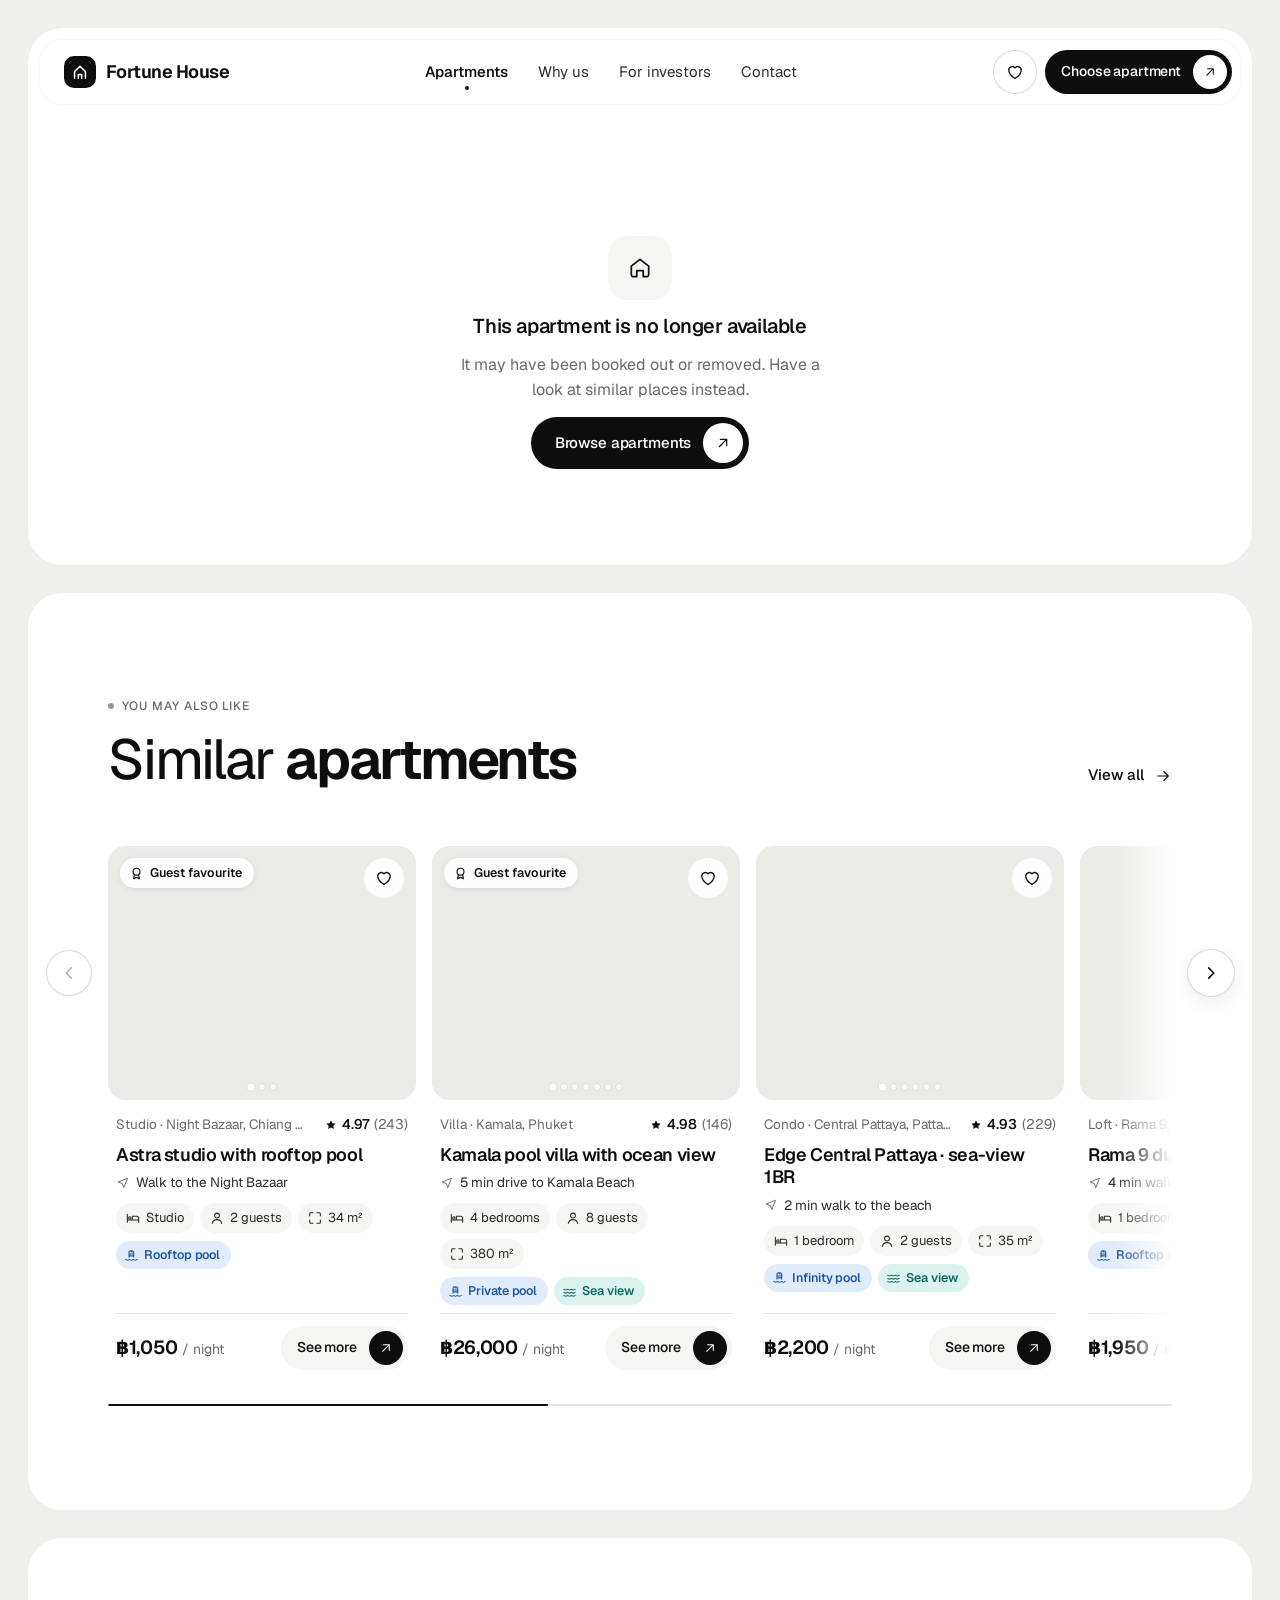
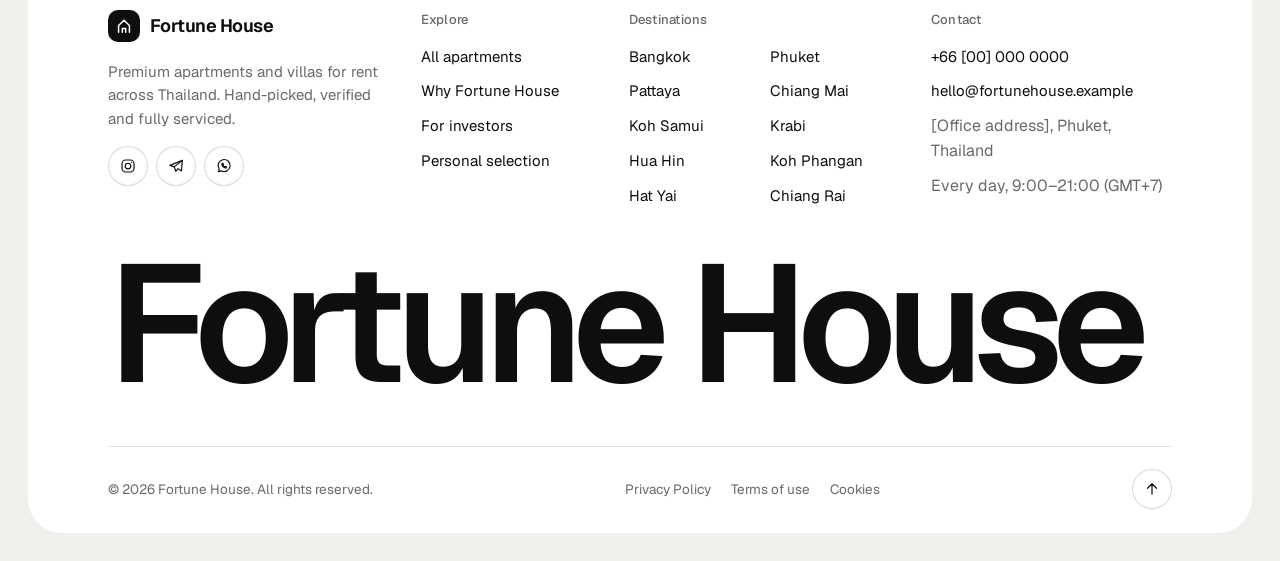
==== commit dadafd54: "Add files via upload" ====
--- a/apartment.html
+++ b/apartment.html
@@ -25,6 +25,7 @@
       <a href="#contact">Contact</a>
     </nav>
     <div class="header__actions">
+      <a class="header__saved" href="search.html?saved=1" aria-label="Saved apartments" title="Saved apartments"><i data-icon="heart" data-size="20"></i><span class="count-dot is-empty" data-fav-count>0</span></a>
       <button type="button" class="btn btn--primary btn--sm btn--arrow header__cta" data-open="finder">
         Choose apartment
         <span class="btn__arrow"><i data-icon="arrow-pair" data-size="16"></i></span>
@@ -38,6 +39,7 @@
     <a class="mm-link" href="search.html">Apartments <i data-icon="arrowRight" data-size="20"></i></a>
     <a class="mm-link" href="index.html#why">Why us <i data-icon="arrowRight" data-size="20"></i></a>
     <a class="mm-link" href="investors.html">For investors <i data-icon="arrowRight" data-size="20"></i></a>
+    <a class="mm-link" href="search.html?saved=1"><span class="mm-label">Saved<span class="mm-count is-empty" data-fav-count>0</span></span> <i data-icon="arrowRight" data-size="20"></i></a>
     <a class="mm-link" href="#contact">Contact <i data-icon="arrowRight" data-size="20"></i></a>
     <button type="button" class="btn btn--primary btn--block btn--arrow" data-open="finder">
       <span>Choose apartment</span>
@@ -58,6 +60,7 @@
           <div>
             <h1 class="apt-title" id="apt-title" data-apt="title">Apartment</h1>
             <div class="apt-meta" data-apt="meta"></div>
+            <ul class="hl-chips hl-chips--lg" data-apt="highlights" aria-label="Highlights"></ul>
           </div>
           <div class="apt-actions">
             <button type="button" class="btn btn--ghost btn--sm" id="share-btn"><i data-icon="share" data-size="18"></i>Share</button>
@@ -97,7 +100,8 @@
             <span class="map__pin"><span><i data-icon="home" data-size="20"></i></span></span>
             <span class="map__label" data-apt="where"></span>
           </div>
-          <p class="muted" style="margin-top:14px;font-size:14.5px">The exact address is shared after booking is confirmed.</p>
+          <p class="apt-near" data-apt="near"></p>
+          <p class="muted" style="margin-top:10px;font-size:14.5px">The exact address is shared after booking is confirmed.</p>
         </div>
         <div class="apt-section" data-reveal>
           <h2>Good to know</h2>
@@ -128,7 +132,7 @@
           <span class="btn__arrow"><i data-icon="arrow-pair" data-size="18"></i></span>
         </button>
         <p class="form-error" id="book-error" role="alert" hidden></p>
-        <p class="booking__note">You won’t be charged yet</p>
+        <p class="booking__note" id="book-note">You won’t be charged yet</p>
       </aside>
     </div>
   </section>
@@ -178,15 +182,19 @@
             <li><a href="#" data-open="contact">Personal selection</a></li>
           </ul>
         </div>
-        <div class="footer__col">
+        <div class="footer__col footer__col--cities">
           <h4>Destinations</h4>
           <ul>
+            <li><a href="search.html?city=bangkok">Bangkok</a></li>
             <li><a href="search.html?city=phuket">Phuket</a></li>
-            <li><a href="search.html?city=bangkok">Bangkok</a></li>
-            <li><a href="search.html?city=koh-samui">Koh Samui</a></li>
             <li><a href="search.html?city=pattaya">Pattaya</a></li>
             <li><a href="search.html?city=chiang-mai">Chiang Mai</a></li>
+            <li><a href="search.html?city=koh-samui">Koh Samui</a></li>
+            <li><a href="search.html?city=krabi">Krabi</a></li>
             <li><a href="search.html?city=hua-hin">Hua Hin</a></li>
+            <li><a href="search.html?city=koh-phangan">Koh Phangan</a></li>
+            <li><a href="search.html?city=hat-yai">Hat Yai</a></li>
+            <li><a href="search.html?city=chiang-rai">Chiang Rai</a></li>
           </ul>
         </div>
       </div>
@@ -220,7 +228,7 @@
     <span class="price"><b data-apt="price">฿0</b> / night</span>
     <span class="muted" style="font-size:13px" id="book-bar-sub">Add your dates</span>
   </div>
-  <button type="button" class="btn btn--primary btn--sm" id="book-bar-btn">Reserve</button>
+  <button type="button" class="btn btn--primary btn--sm" id="book-bar-btn">Check availability</button>
 </div>
 
 <script src="assets/js/data.js"></script>
--- a/assets/css/style.css
+++ b/assets/css/style.css
@@ -310,6 +310,28 @@
 .nav a[aria-current="page"]::after { content: ''; position: absolute; left: 50%; bottom: 4px; width: 4px; height: 4px; border-radius: 50%; background: var(--ink); transform: translateX(-50%); }
 
 .header__actions { display: flex; align-items: center; gap: 8px; }
+.header__saved {
+  position: relative; width: 44px; height: 44px; border-radius: 14px;
+  display: grid; place-items: center; color: var(--ink);
+  background: var(--surface-2);
+  transition: background-color var(--t) var(--ease), color var(--t) var(--ease);
+}
+.header__saved:hover { background: var(--ink); color: #fff; }
+.header__saved svg path { transition: fill .3s var(--ease); }
+.header__saved:has(.count-dot:not(.is-empty)) svg path { fill: currentColor; }
+.count-dot {
+  position: absolute; top: 4px; right: 3px;
+  min-width: 18px; height: 18px; padding: 0 5px; border-radius: 999px;
+  background: var(--ink); color: #fff; box-shadow: 0 0 0 2px #fff;
+  font-size: 11px; font-weight: 650; line-height: 18px; text-align: center; font-variant-numeric: tabular-nums;
+  transition: transform .4s var(--ease), opacity .3s var(--ease);
+}
+.header__saved:hover .count-dot { background: #fff; color: var(--ink); box-shadow: 0 0 0 2px var(--ink); }
+.count-dot.is-empty, .mm-count.is-empty { opacity: 0; transform: scale(.4); }
+.count-dot.bump, .mm-count.bump { animation: bump .45s var(--ease); }
+.mm-label { display: inline-flex; align-items: center; gap: 10px; }
+.mm-count { min-width: 26px; height: 26px; padding: 0 8px; border-radius: 999px; background: var(--ink); color: #fff; font-size: 13px; font-weight: 600; line-height: 26px; text-align: center; letter-spacing: 0; transition: transform .4s var(--ease), opacity .3s var(--ease); }
+@media (min-width: 960px) { .header__saved { border-radius: 50%; background: transparent; box-shadow: inset 0 0 0 1px var(--line-2); } }
 .header__cta { display: none; }
 
 .burger {
@@ -360,6 +382,7 @@
 .menu-open .mobile-menu a.mm-link:nth-child(2) { transition-delay: .09s; }
 .menu-open .mobile-menu a.mm-link:nth-child(3) { transition-delay: .13s; }
 .menu-open .mobile-menu a.mm-link:nth-child(4) { transition-delay: .17s; }
+.menu-open .mobile-menu a.mm-link:nth-child(5) { transition-delay: .21s; }
 .mobile-menu .btn { margin-top: 8px; }
 .menu-scrim {
   position: fixed; inset: 0; z-index: 40;
@@ -542,6 +565,13 @@
 
 /* options list */
 .opt-list { display: flex; flex-direction: column; gap: 2px; }
+.opt__sub { white-space: nowrap; overflow: hidden; text-overflow: ellipsis; }
+.opt__text { min-width: 0; }
+@media (min-width: 720px) {
+  .pop--cities { width: 680px; }
+  .opt-list--cities { display: grid; grid-template-columns: minmax(0, 1fr) minmax(0, 1fr); gap: 2px 4px; }
+  .opt-list--cities .opt:first-child { grid-column: 1 / -1; }
+}
 .opt {
   display: flex; align-items: center; gap: 14px;
   width: 100%; text-align: left;
@@ -588,9 +618,19 @@
 .cal__day:not([disabled]):hover span { background: var(--surface-3); }
 .cal__day[disabled] { color: #c3c3bf; cursor: default; }
 .cal__day.is-today span { box-shadow: inset 0 0 0 1px var(--line-2); }
-.cal__day.in-range::before { content: ''; position: absolute; inset: 1px 0; background: var(--surface-2); }
-.cal__day.is-start::before { content: ''; position: absolute; inset: 1px 0 1px 50%; background: var(--surface-2); }
-.cal__day.is-end::before { content: ''; position: absolute; inset: 1px 50% 1px 0; background: var(--surface-2); }
+/* selected range: a clearly visible band between check-in and check-out */
+.cal { --range: #e4e4de; --range-preview: #efefea; }
+.cal__day.in-range::before { content: ''; position: absolute; inset: 1px 0; background: var(--range); transition: background-color .25s var(--ease); }
+.cal__day.is-start::before { content: ''; position: absolute; inset: 1px 0 1px 50%; background: var(--range); }
+.cal__day.is-end::before { content: ''; position: absolute; inset: 1px 50% 1px 0; background: var(--range); }
+.cal.is-preview .cal__day.in-range::before, .cal.is-preview .cal__day.is-start::before { background: var(--range-preview); }
+.cal__day.in-range { font-weight: 550; }
+.cal__day.in-range:not([disabled]):hover span { background: #d3d3cd; }
+.cal__grid .cal__day.in-range:nth-child(7n+1)::before, .cal__grid .cal__day.is-end:nth-child(7n+1)::before { border-top-left-radius: 22px; border-bottom-left-radius: 22px; }
+.cal__grid .cal__day.in-range:nth-child(7n)::before, .cal__grid .cal__day.is-start:nth-child(7n)::before { border-top-right-radius: 22px; border-bottom-right-radius: 22px; }
+.cal__day.in-range.cap-l::before { border-top-left-radius: 22px; border-bottom-left-radius: 22px; }
+.cal__day.in-range.cap-r::before { border-top-right-radius: 22px; border-bottom-right-radius: 22px; }
+.cal__day.is-end.cap-l::before, .cal__day.is-start.cap-r::before { display: none; }
 .cal__day.is-start.is-end::before { display: none; }
 .cal__day.is-start span, .cal__day.is-end span { background: var(--ink) !important; color: #fff; }
 .cal__day.is-start:not(.has-end)::before { display: none; }
@@ -752,10 +792,12 @@
 .badge {
   height: 30px; padding: 0 12px; border-radius: 999px;
   display: inline-flex; align-items: center; gap: 6px;
-  font-size: 12.5px; font-weight: 550;
-  background: rgba(255,255,255,.9); color: var(--ink);
+  font-size: 12.5px; font-weight: 580;
+  background: rgba(255,255,255,.94); color: var(--ink);
+  box-shadow: 0 1px 6px rgba(0,0,0,.08);
   -webkit-backdrop-filter: blur(8px); backdrop-filter: blur(8px);
 }
+.badge svg { margin-left: -3px; }
 .fav {
   position: absolute; top: 12px; right: 12px; z-index: 3;
   width: 40px; height: 40px; border-radius: 50%;
@@ -771,11 +813,35 @@
 .fav[aria-pressed="true"] svg path { fill: currentColor; }
 .fav.pulse { animation: bump .45s var(--ease); }
 
-.apt-card__body { padding: 16px 8px 8px; display: flex; flex-direction: column; gap: 10px; flex: 1; }
-.apt-card__top { display: flex; justify-content: space-between; gap: 12px; align-items: flex-start; }
-.apt-card__title { font-size: 18px; font-weight: 580; letter-spacing: -.02em; line-height: 1.25; }
-.apt-card__loc { font-size: 14px; color: var(--muted); margin-top: 3px; }
-.rating { display: inline-flex; align-items: center; gap: 4px; font-size: 14px; font-weight: 550; white-space: nowrap; }
+.apt-card__body { padding: 14px 8px 8px; display: flex; flex-direction: column; gap: 8px; flex: 1; }
+.apt-card__top { display: flex; justify-content: space-between; gap: 12px; align-items: center; min-width: 0; }
+.apt-card__loc { font-size: 13.5px; color: var(--muted); min-width: 0; white-space: nowrap; overflow: hidden; text-overflow: ellipsis; }
+.apt-card__title { font-size: 18px; font-weight: 580; letter-spacing: -.02em; line-height: 1.25; display: -webkit-box; -webkit-line-clamp: 2; -webkit-box-orient: vertical; overflow: hidden; }
+.apt-card__near { display: flex; align-items: center; gap: 6px; font-size: 13.5px; color: var(--ink-2); min-width: 0; margin-top: -2px; }
+.apt-card__near svg { color: var(--muted); }
+.apt-card__near span { white-space: nowrap; overflow: hidden; text-overflow: ellipsis; }
+.apt-card .specs { margin-top: 2px; }
+.rating { display: inline-flex; align-items: center; gap: 4px; font-size: 14px; font-weight: 550; white-space: nowrap; flex-shrink: 0; }
+.rating__n { color: var(--muted); font-weight: 400; margin-left: 1px; }
+
+/* highlight chips: a little colour for the things that make a stay special */
+.hl-chips { display: flex; flex-wrap: wrap; gap: 6px; }
+.hl {
+  display: inline-flex; align-items: center; gap: 5px;
+  height: 28px; padding: 0 11px 0 8px; border-radius: 999px;
+  font-size: 12.5px; font-weight: 560; letter-spacing: -.005em; white-space: nowrap;
+  background: var(--hl-bg, var(--surface-2)); color: var(--hl-ink, var(--ink-2));
+}
+.hl--blue   { --hl-bg: #e1ecfb; --hl-ink: #1a56a3; }
+.hl--sea    { --hl-bg: #dcf2ef; --hl-ink: #0b675f; }
+.hl--green  { --hl-bg: #e9f1da; --hl-ink: #46600f; }
+.hl--amber  { --hl-bg: #fcecd2; --hl-ink: #865300; }
+.hl--mint   { --hl-bg: #e1f4e8; --hl-ink: #136b3b; }
+.hl--violet { --hl-bg: #ece6fb; --hl-ink: #5739ab; }
+.hl--rose   { --hl-bg: #fbe5eb; --hl-ink: #9c2b49; }
+.hl--ink    { --hl-bg: var(--ink); --hl-ink: #fff; }
+.hl-chips--lg { margin-top: 14px; gap: 8px; }
+.hl-chips--lg .hl { height: 34px; padding: 0 14px 0 11px; font-size: 13.5px; gap: 7px; }
 .specs { display: flex; flex-wrap: wrap; gap: 6px; }
 .spec { display: inline-flex; align-items: center; gap: 5px; height: 30px; padding: 0 9px; white-space: nowrap; border-radius: 999px; background: var(--surface-2); font-size: 13px; color: var(--ink-2); }
 .apt-card__foot { display: flex; align-items: center; justify-content: space-between; gap: 12px; margin-top: auto; padding-top: 12px; border-top: 1px solid var(--line); }
@@ -916,13 +982,15 @@
 
 .footer { padding: 48px var(--pad) 24px; }
 .footer__top { display: grid; gap: 36px; }
-@media (min-width: 900px) { .footer__top { grid-template-columns: 1.4fr 1fr 1fr 1.2fr; gap: 48px; } }
+@media (min-width: 900px) { .footer__top { grid-template-columns: 1.3fr .8fr 1.25fr 1.15fr; gap: 40px; } }
 .footer__brand p { color: var(--muted); max-width: 300px; margin-top: 16px; font-size: 15px; }
 .footer__col h4 { font-size: 13px; font-weight: 500; color: var(--muted); margin-bottom: 14px; letter-spacing: .02em; }
 .footer__col ul { display: flex; flex-direction: column; gap: 10px; }
 .footer__col a { transition: opacity .3s var(--ease); font-size: 15px; }
 .footer__col a:hover { opacity: .55; }
 .footer__cols { display: grid; grid-template-columns: 1fr 1fr; gap: 28px; }
+.footer__col--cities ul { display: grid; grid-template-columns: repeat(auto-fill, minmax(112px, 1fr)); gap: 10px 20px; }
+@media (max-width: 559px) { .footer__cols { grid-template-columns: 1fr; } }
 @media (min-width: 900px) { .footer__cols { display: contents; } }
 .socials { display: flex; gap: 8px; margin-top: 16px; }
 .footer__bottom {
@@ -962,10 +1030,55 @@
 .results { padding: 28px var(--pad) 56px; }
 @media (min-width: 720px) { .results { padding: 36px var(--pad) 80px; } }
 .toolbar { display: flex; flex-direction: column; gap: 14px; margin-bottom: 24px; }
-@media (min-width: 900px) { .toolbar { flex-direction: row; align-items: center; justify-content: space-between; } }
+.toolbar__filters { display: flex; flex-direction: column; gap: 12px; min-width: 0; }
 .toolbar__right { display: flex; align-items: center; justify-content: space-between; gap: 12px; }
-.results__count { font-size: 15px; color: var(--muted); white-space: nowrap; }
+@media (min-width: 1100px) {
+  .toolbar { flex-direction: row; align-items: flex-start; justify-content: space-between; gap: 24px; }
+  .toolbar__right { flex-shrink: 0; }
+}
+.results__count { font-size: 15px; color: var(--muted); white-space: nowrap; overflow: hidden; text-overflow: ellipsis; min-width: 0; }
 .results__count b { color: var(--ink); font-weight: 600; }
+@media (max-width: 479px) { .results__hint { display: none; } }
+
+/* budget segmented control */
+.seg {
+  position: relative; display: inline-grid; grid-auto-flow: column; grid-auto-columns: 1fr;
+  padding: 4px; border-radius: 999px; background: var(--surface-2);
+  box-shadow: inset 0 0 0 1px var(--line);
+  align-self: flex-start; max-width: 100%;
+}
+.seg__thumb {
+  position: absolute; left: 0; top: 4px; bottom: 4px; width: 0;
+  border-radius: 999px; background: var(--ink);
+  box-shadow: 0 2px 8px rgba(0,0,0,.14);
+  transition: transform .5s var(--ease), width .5s var(--ease);
+}
+.seg__opt {
+  position: relative; z-index: 1;
+  height: 38px; padding: 0 18px; border-radius: 999px;
+  font-size: 14.5px; font-weight: 520; white-space: nowrap; color: var(--ink-2);
+  transition: color .35s var(--ease);
+  -webkit-tap-highlight-color: transparent;
+}
+.seg__opt:hover { color: var(--ink); }
+.seg__opt[aria-checked="true"] { color: #fff; }
+.seg__short { display: none; }
+@media (max-width: 559px) {
+  .seg { display: grid; align-self: stretch; }
+  .seg__opt { padding: 0 8px; font-size: 14px; }
+  .seg__long { display: none; } .seg__short { display: inline; }
+}
+.chip__n { font-size: 12.5px; color: var(--muted); font-variant-numeric: tabular-nums; margin-left: -2px; transition: color .35s var(--ease); }
+.chip[aria-pressed="true"] .chip__n { color: rgba(255,255,255,.6); }
+.chip:disabled { opacity: .42; cursor: default; pointer-events: none; }
+
+/* show more */
+.more { display: flex; flex-direction: column; align-items: center; gap: 14px; margin-top: 36px; }
+.more__text { font-size: 14px; color: var(--muted); font-variant-numeric: tabular-nums; }
+.more__bar { width: 200px; height: 3px; border-radius: 3px; background: var(--line); overflow: hidden; }
+.more__bar span { display: block; height: 100%; border-radius: 3px; background: var(--ink); transition: width .6s var(--ease); }
+.more .btn svg { transition: transform .45s var(--ease); }
+.more .btn:hover svg { transform: translateY(2px); }
 .sort-btn { height: 42px; padding: 0 16px; border-radius: 999px; display: inline-flex; align-items: center; gap: 8px; box-shadow: inset 0 0 0 1px var(--line-2); font-size: 14.5px; transition: background-color .3s var(--ease); }
 .sort-btn:hover, .sort-btn[aria-expanded="true"] { background: var(--surface-2); }
 .sort-btn svg:last-child { transition: transform .4s var(--ease); }
@@ -1253,3 +1366,65 @@
 /* full-width arrow buttons: label centred, badge pinned right */
 .btn--block.btn--arrow { justify-content: space-between; padding-left: 6px; }
 .btn--block.btn--arrow > span:first-child { flex: 1; text-align: center; padding-left: var(--bs); }
+
+/* ---------- Booking request (contact step) ---------- */
+.modal__sub { color: var(--muted); font-size: 15.5px; line-height: 1.5; margin-bottom: 20px; }
+.book-form { display: flex; flex-direction: column; }
+.book-sum {
+  display: flex; align-items: center; gap: 12px;
+  padding: 8px 14px 8px 8px; margin-bottom: 18px;
+  border-radius: 18px; background: var(--surface-2);
+}
+.book-sum__img { width: 56px; height: 56px; border-radius: 12px; flex-shrink: 0; }
+.book-sum__text { display: flex; flex-direction: column; min-width: 0; flex: 1; line-height: 1.35; }
+.book-sum__title { font-weight: 580; font-size: 14.5px; white-space: nowrap; overflow: hidden; text-overflow: ellipsis; }
+.book-sum__meta { font-size: 13px; color: var(--muted); }
+.book-sum__total { font-weight: 620; font-size: 15px; white-space: nowrap; font-variant-numeric: tabular-nums; }
+@media (max-width: 400px) { .book-sum__total { display: none; } }
+.input-icon { position: relative; }
+.input-icon__i { position: absolute; left: 18px; top: 50%; transform: translateY(-50%); color: var(--muted); pointer-events: none; display: grid; transition: color .3s var(--ease); }
+.input-icon .input { padding-left: 50px; height: 58px; font-size: 16px; }
+.input-icon .input:focus + .input-icon__i, .input-icon:focus-within .input-icon__i { color: var(--ink); }
+.input::placeholder { color: #a5a5a1; opacity: 1; }
+.field-error { margin-top: 8px; font-size: 13.5px; color: #b3261e; padding-left: 4px; }
+.book-form .btn { margin-top: 16px; }
+.book-form .form-error { margin-top: 12px; }
+.book-form .form-note { margin-top: 12px; text-align: center; }
+.success p b { color: var(--ink); font-weight: 560; }
+.apt-near { display: flex; align-items: center; gap: 8px; margin-top: 16px; font-size: 15px; color: var(--ink-2); }
+.apt-near svg { color: var(--muted); }
+
+/* gentle "look here" cue */
+.nudge { animation: nudge .5s var(--ease); }
+@keyframes nudge { 20% { transform: translateX(-5px); } 45% { transform: translateX(4px); } 70% { transform: translateX(-2px); } }
+.btn.nudge { animation: ready 1.1s var(--ease); }
+@keyframes ready { 0% { box-shadow: 0 0 0 0 rgba(14,14,14,.35); } 100% { box-shadow: 0 0 0 14px rgba(14,14,14,0); } }
+.cal__summary.nudge b { color: #b3261e; }
+.nowrap { white-space: nowrap; }
+
+/* never let long one-line texts (titles, "near" lines) widen a card or a grid column on small phones */
+@media (max-width: 639px) { .grid-apts { grid-template-columns: minmax(0, 1fr); } }
+.apt-card, .carousel__track > * { min-width: 0; }
+@media (max-width: 999px) {
+  .invest { grid-template-columns: minmax(0, 1fr); }
+  .invest__media { min-height: 0; } /* min-height + aspect-ratio would force the photo wider than a small phone */
+  .calc { grid-template-columns: minmax(0, 1fr); }
+}
+@media (max-width: 359px) { .calc__inputs, .calc__result { padding: 20px; } .calc__big { font-size: 40px; } }
+
+/* compact cards: drop the spec icons when the card is narrow so the specs stay on one line */
+.apt-card { container-type: inline-size; }
+@container (max-width: 300px) {
+  .spec svg { display: none; }
+  .spec { padding: 0 10px; }
+}
+.spec { padding: 0 10px 0 9px; }
+
+/* breadcrumbs: long apartment names stay on one line */
+.crumbs { min-width: 0; }
+.crumbs > * { flex-shrink: 0; }
+.crumbs > span:last-child { flex-shrink: 1; min-width: 0; white-space: nowrap; overflow: hidden; text-overflow: ellipsis; }
+
+/* saved counter sits on the corner of the heart, not over it */
+.count-dot { top: -4px; right: -4px; }
+@media (max-width: 559px) { .hl-chips--lg .hl { height: 30px; font-size: 13px; padding: 0 12px 0 9px; gap: 6px; } }
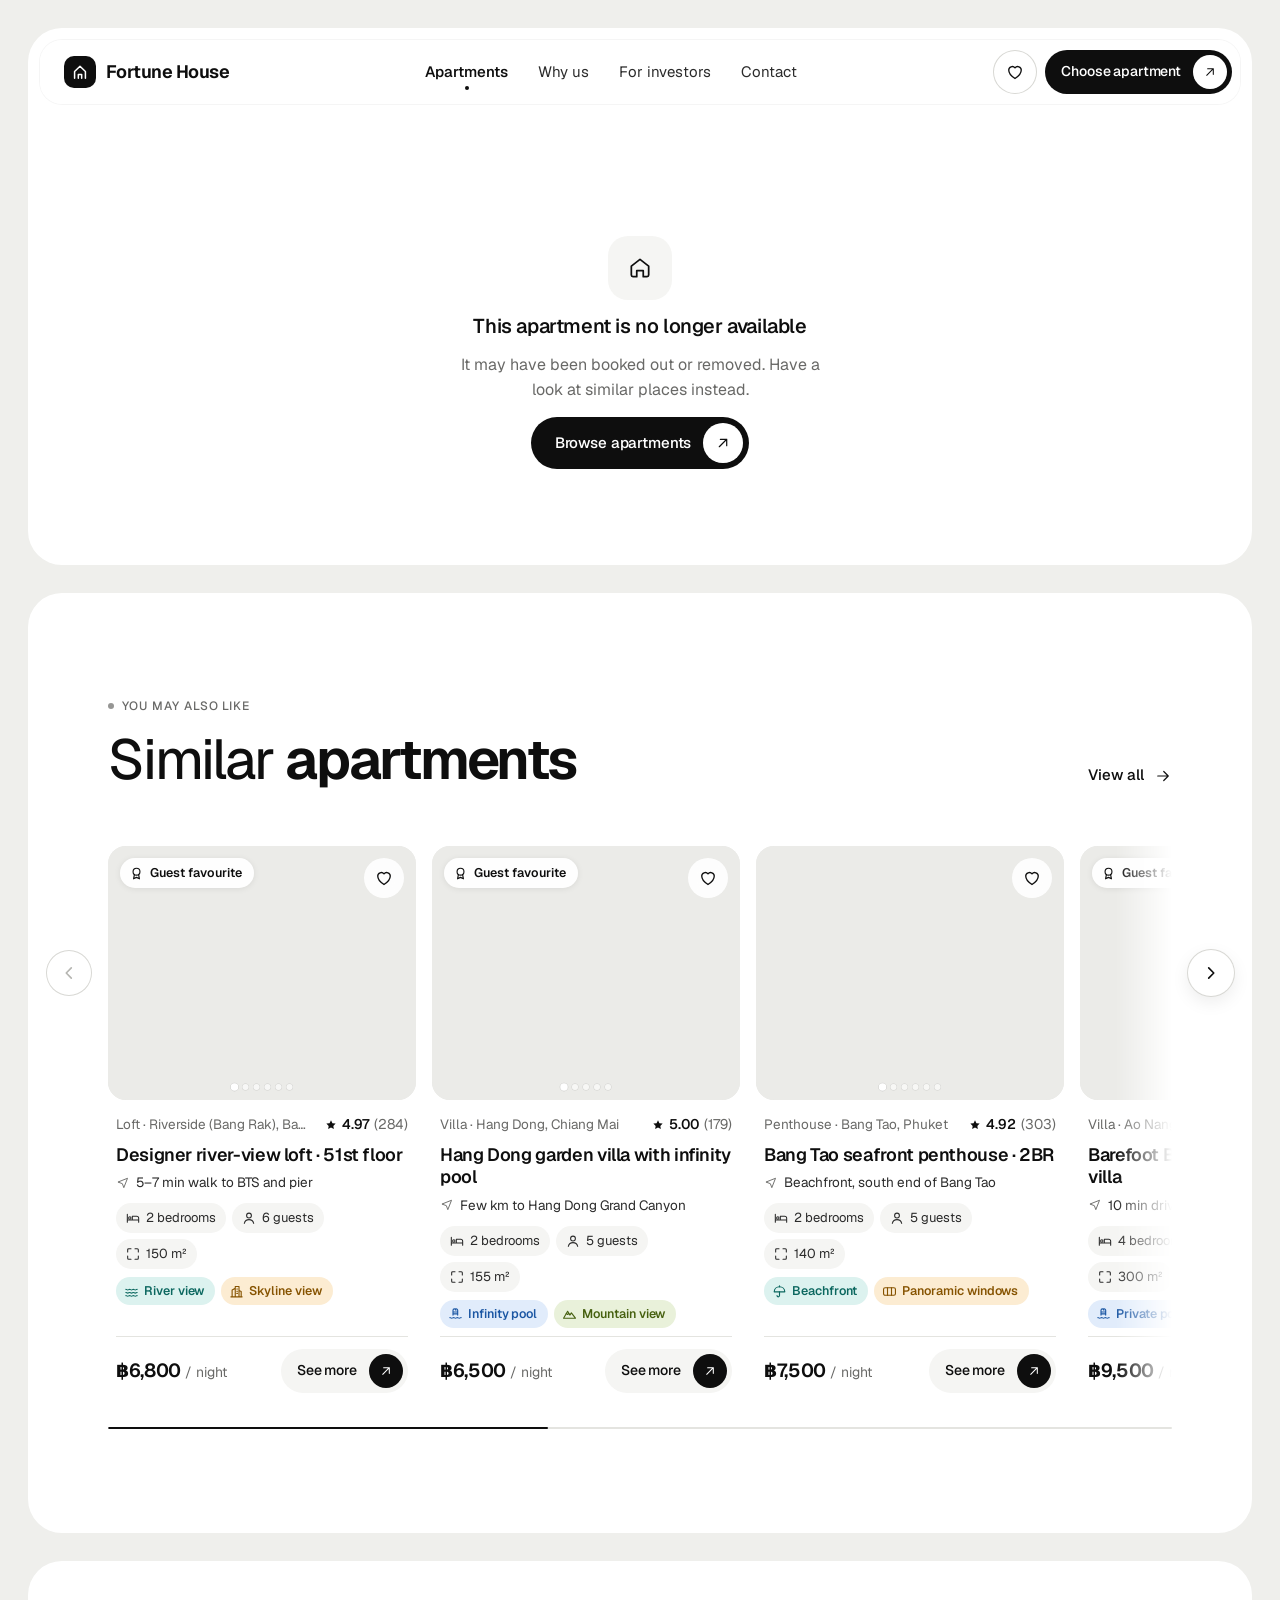
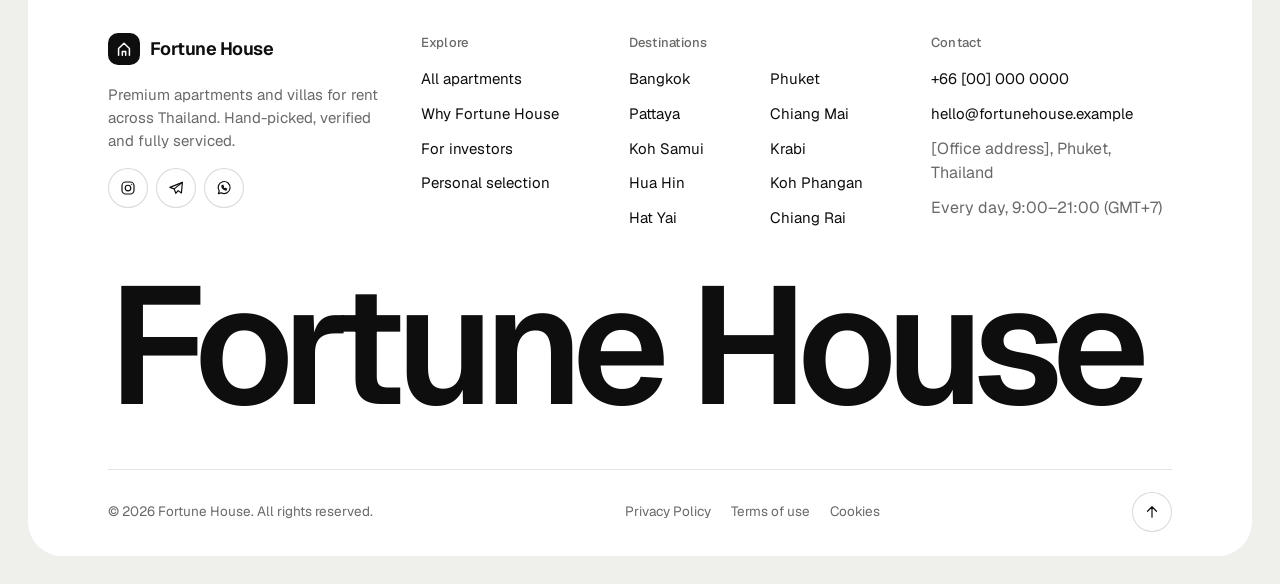
==== commit 1ecb2ecf: "Add files via upload" ====
--- a/apartment.html
+++ b/apartment.html
@@ -6,6 +6,8 @@
 <title>Apartment — Fortune House</title>
 <meta name="description" content="Apartment details, photos, amenities and booking.">
 <meta name="theme-color" content="#efefec">
+<meta name="referrer" content="no-referrer">
+<link rel="preconnect" href="https://a0.muscache.com">
 <link rel="preconnect" href="https://images.unsplash.com">
 <link rel="icon" href="data:image/svg+xml,%3Csvg xmlns='http://www.w3.org/2000/svg' viewBox='0 0 32 32'%3E%3Crect width='32' height='32' rx='9' fill='%230e0e0e'/%3E%3Cpath d='M9.5 23v-9.5L16 8l6.5 5.5V23M13.5 23v-5h5v5' fill='none' stroke='white' stroke-width='2' stroke-linecap='round' stroke-linejoin='round'/%3E%3C/svg%3E">
 <link rel="stylesheet" href="assets/css/style.css">
--- a/assets/css/style.css
+++ b/assets/css/style.css
@@ -1428,3 +1428,4 @@
 /* saved counter sits on the corner of the heart, not over it */
 .count-dot { top: -4px; right: -4px; }
 @media (max-width: 559px) { .hl-chips--lg .hl { height: 30px; font-size: 13px; padding: 0 12px 0 9px; gap: 6px; } }
+.rating--new { font-size: 12.5px; font-weight: 600; padding: 3px 9px; border-radius: 999px; background: var(--surface-2); }
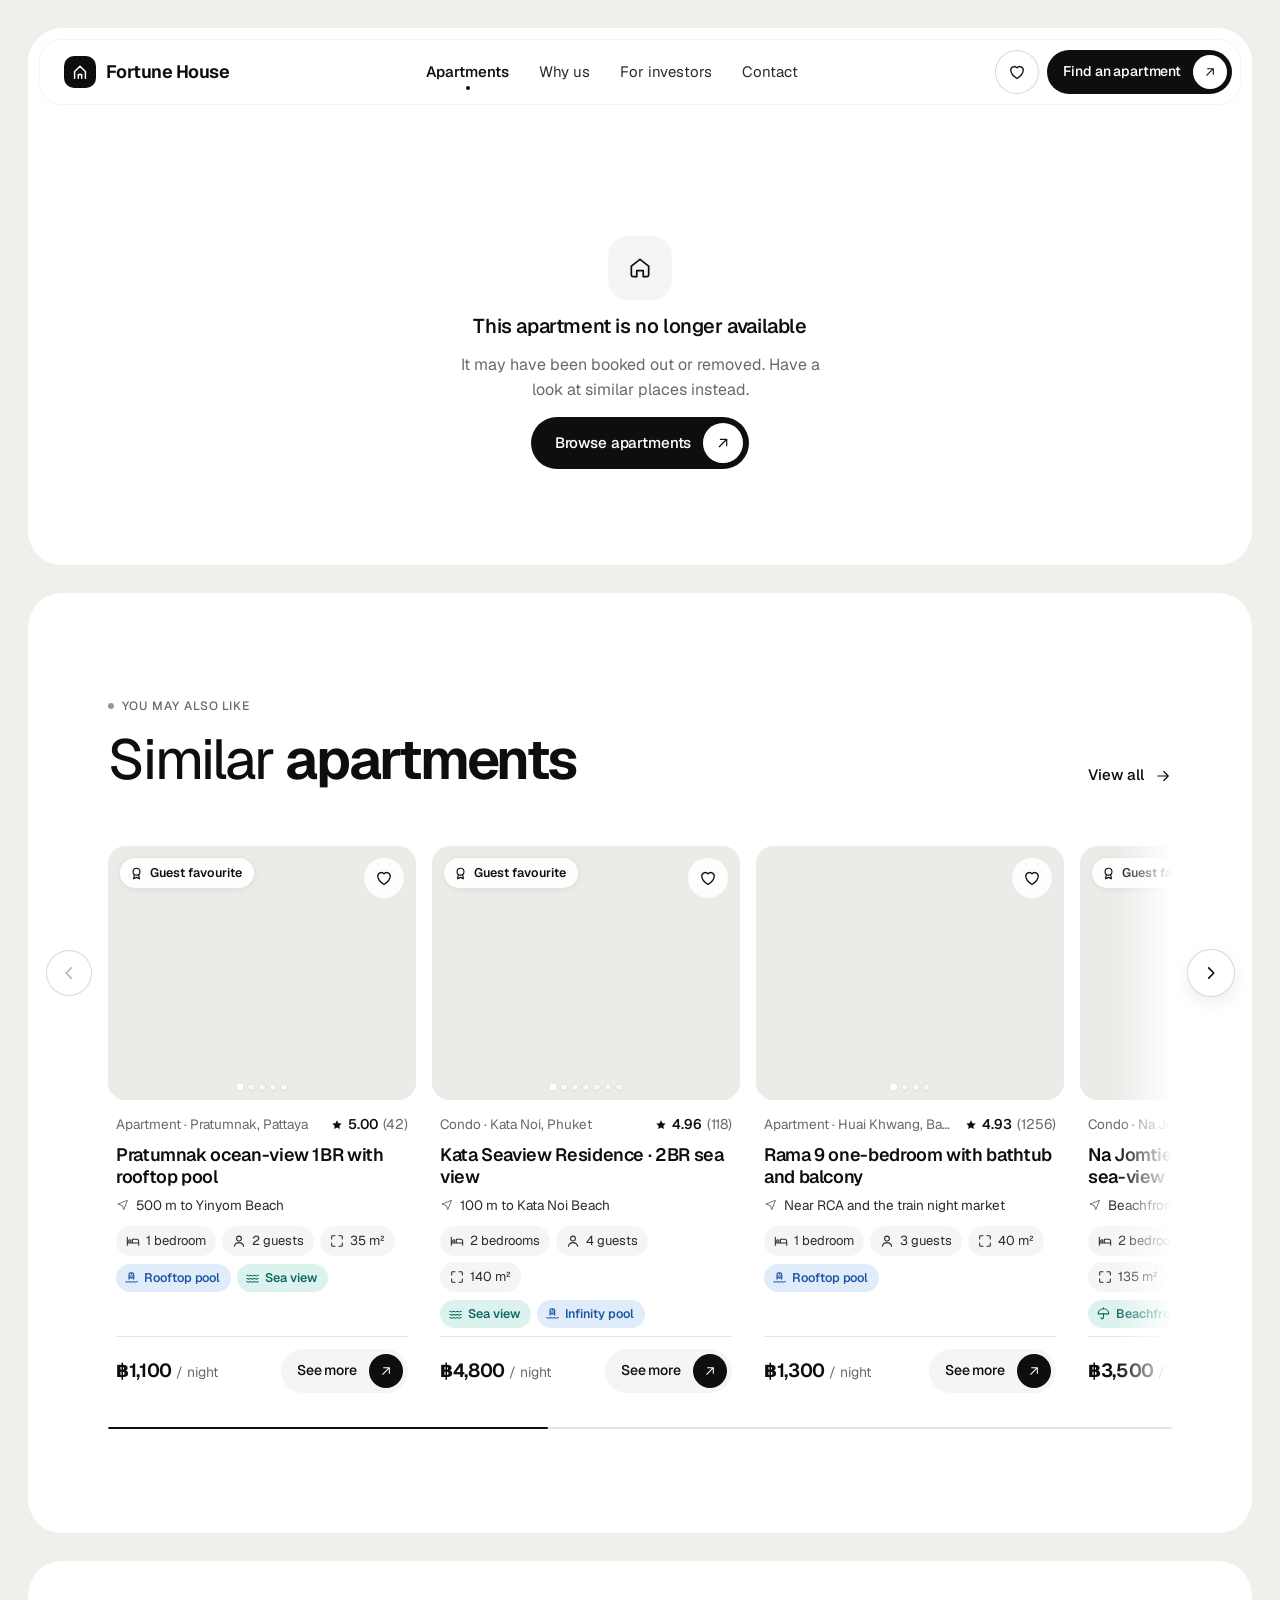
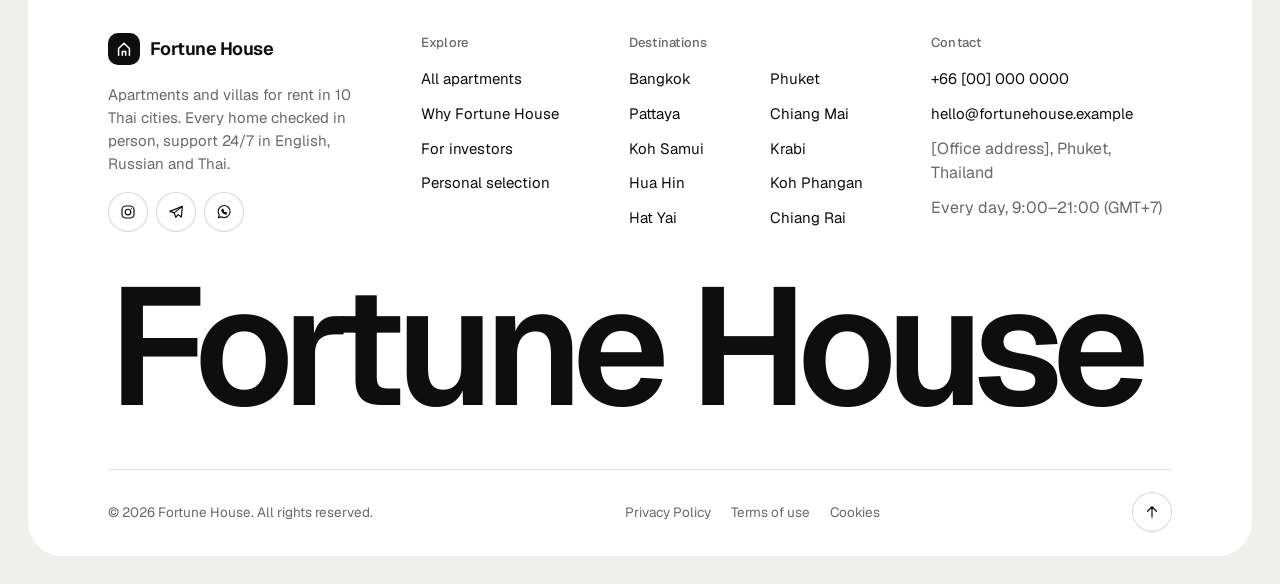
==== commit 2ad8b428: "Add files via upload" ====
--- a/apartment.html
+++ b/apartment.html
@@ -29,7 +29,7 @@
     <div class="header__actions">
       <a class="header__saved" href="search.html?saved=1" aria-label="Saved apartments" title="Saved apartments"><i data-icon="heart" data-size="20"></i><span class="count-dot is-empty" data-fav-count>0</span></a>
       <button type="button" class="btn btn--primary btn--sm btn--arrow header__cta" data-open="finder">
-        Choose apartment
+        Find an apartment
         <span class="btn__arrow"><i data-icon="arrow-pair" data-size="16"></i></span>
       </button>
       <button type="button" class="burger" aria-label="Menu" aria-expanded="false" aria-controls="mobile-menu">
@@ -44,7 +44,7 @@
     <a class="mm-link" href="search.html?saved=1"><span class="mm-label">Saved<span class="mm-count is-empty" data-fav-count>0</span></span> <i data-icon="arrowRight" data-size="20"></i></a>
     <a class="mm-link" href="#contact">Contact <i data-icon="arrowRight" data-size="20"></i></a>
     <button type="button" class="btn btn--primary btn--block btn--arrow" data-open="finder">
-      <span>Choose apartment</span>
+      <span>Find an apartment</span>
       <span class="btn__arrow"><i data-icon="arrow-pair" data-size="18"></i></span>
     </button>
   </div>
@@ -167,7 +167,7 @@
           <span class="logo__mark"><i data-icon="logo" data-size="20" data-sw="1.8"></i></span>
           Fortune House
         </a>
-        <p>Premium apartments and villas for rent across Thailand. Hand-picked, verified and fully serviced.</p>
+        <p>Apartments and villas for rent in 10 Thai cities. Every home checked in person, support 24/7 in English, Russian and Thai.</p>
         <div class="socials">
           <a class="icon-btn icon-btn--sm" href="#" aria-label="Instagram"><i data-icon="instagram" data-size="18"></i></a>
           <a class="icon-btn icon-btn--sm" href="#" aria-label="Telegram"><i data-icon="telegram" data-size="18"></i></a>
--- a/assets/css/style.css
+++ b/assets/css/style.css
@@ -957,13 +957,15 @@
 .invest { display: grid; gap: 32px; }
 @media (min-width: 1000px) { .invest { grid-template-columns: 1fr 1fr; gap: 64px; align-items: stretch; } }
 .invest__content { display: flex; flex-direction: column; gap: 20px; }
-.invest__list { display: flex; flex-direction: column; gap: 14px; margin-top: 6px; }
-.invest__list li { display: flex; gap: 14px; align-items: flex-start; }
+.invest__list { display: flex; flex-direction: column; margin-top: 6px; }
+.invest__list li { padding: 13px 0; border-top: 1px solid var(--line); font-size: 15.5px; color: var(--muted); line-height: 1.5; }
+.invest__list li:last-child { border-bottom: 1px solid var(--line); }
+.invest__list li b { color: var(--ink); font-weight: 560; }
 .invest__list .tick { width: 28px; height: 28px; border-radius: 50%; background: var(--ink); color: #fff; display: grid; place-items: center; margin-top: -1px; }
 .invest__actions { display: flex; flex-wrap: wrap; gap: 10px; margin-top: 12px; }
 .stats { display: grid; grid-template-columns: repeat(3, minmax(0, 1fr)); gap: 8px; margin-top: 12px; }
 .stat { padding: 16px; border-radius: 18px; background: var(--surface-2); }
-.stat__val { font-size: clamp(24px, 6vw, 34px); letter-spacing: -.04em; font-weight: 520; line-height: 1.1; font-variant-numeric: tabular-nums; }
+.stat__val { font-size: clamp(24px, 6vw, 34px); letter-spacing: -.04em; font-weight: 520; line-height: 1.1; }
 .stat__label { font-size: 13px; color: var(--muted); margin-top: 4px; line-height: 1.35; }
 .invest__media { border-radius: 24px; min-height: 360px; aspect-ratio: 4 / 4.2; }
 @media (min-width: 1000px) { .invest__media { aspect-ratio: auto; min-height: 560px; } }
@@ -1429,3 +1431,385 @@
 .count-dot { top: -4px; right: -4px; }
 @media (max-width: 559px) { .hl-chips--lg .hl { height: 30px; font-size: 13px; padding: 0 12px 0 9px; gap: 6px; } }
 .rating--new { font-size: 12.5px; font-weight: 600; padding: 3px 9px; border-radius: 999px; background: var(--surface-2); }
+
+/* ---------- Search filters: pills that open dropdowns (bottom sheets on phones) ---------- */
+.fbar { display: flex; align-items: center; gap: 8px; min-width: 0; }
+@media (max-width: 899px) {
+  .fbar { flex-wrap: nowrap; overflow-x: auto; scrollbar-width: none; margin: 0 calc(var(--pad) * -1); padding: 2px var(--pad); }
+  .fbar::-webkit-scrollbar { display: none; }
+}
+@media (min-width: 900px) { .fbar { flex-wrap: wrap; } }
+.fpill {
+  display: inline-flex; align-items: center; gap: 8px; flex-shrink: 0;
+  height: 44px; padding: 0 14px 0 18px; border-radius: 999px;
+  background: #fff; box-shadow: inset 0 0 0 1px var(--line-2);
+  font-size: 14.5px; font-weight: 500; white-space: nowrap; color: var(--ink);
+  transition: background-color .3s var(--ease), color .3s var(--ease), box-shadow .3s var(--ease), transform .2s var(--ease);
+  -webkit-tap-highlight-color: transparent;
+}
+.fpill:hover { box-shadow: inset 0 0 0 1px var(--ink); }
+.fpill:active { transform: scale(.97); }
+.fpill > svg:last-child { color: var(--muted); transition: transform .45s var(--ease), color .3s var(--ease); }
+.fpill[aria-expanded="true"] > svg:last-child { transform: rotate(180deg); }
+.fpill.is-active { background: var(--ink); color: #fff; box-shadow: inset 0 0 0 1px var(--ink); }
+.fpill.is-active > svg { color: rgba(255,255,255,.7); }
+.fpill--more { padding: 0 18px 0 15px; }
+.fpill--more > svg:first-child { color: var(--ink); }
+.fpill--more.is-active > svg:first-child { color: #fff; }
+.fpill__n { min-width: 20px; height: 20px; padding: 0 6px; border-radius: 999px; background: #fff; color: var(--ink); font-size: 12px; font-weight: 650; line-height: 20px; text-align: center; }
+.fclear { height: 44px; padding: 0 10px; font-size: 14.5px; font-weight: 520; text-decoration: underline; text-underline-offset: 3px; white-space: nowrap; flex-shrink: 0; }
+.fclear:hover { color: var(--muted); }
+
+.pop--price { width: 420px; padding: 20px 22px 16px; }
+.pop--types { width: 320px; padding: 18px 16px 14px; }
+.pop--rooms { width: 400px; padding: 20px 22px 16px; }
+.pop--filters { width: 560px; padding: 20px 8px 14px 22px; }
+.pop--filters .pop__foot { margin-right: 14px; }
+.fpop__title { font-size: 17px; font-weight: 600; letter-spacing: -.02em; margin-bottom: 2px; }
+.fpop__sub { font-size: 13.5px; color: var(--muted); }
+.fpop--scroll { max-height: min(62vh, 560px); overflow: auto; overscroll-behavior: contain; padding-right: 14px; }
+@media (max-width: 719px) {
+  .fpop__title { display: none; }
+  .pop--price, .pop--types, .pop--rooms, .pop--filters { width: auto; padding: 8px 18px 16px; }
+  .pop--filters .pop__foot { margin-right: 0; }
+  .fpop--scroll { max-height: none; overflow: visible; padding-right: 0; }
+}
+
+/* price: histogram + slider + fields */
+.pf { margin-top: 18px; }
+.pf__hist { display: flex; align-items: flex-end; gap: 2px; height: 72px; padding: 0 13px; }
+.pf__hist span { flex: 1; min-height: 3px; border-radius: 3px 3px 0 0; background: var(--line-2); transition: height .45s var(--ease), background-color .25s var(--ease); }
+.pf__hist span.is-on { background: var(--ink); }
+.pf__slider { position: relative; height: 28px; margin: -14px 0 0; }
+.pf__track, .pf__fill { position: absolute; top: 13px; height: 2px; border-radius: 2px; }
+.pf__track { left: 13px; right: 13px; background: var(--line-2); }
+.pf__fill { --a: 0; --b: 1; background: var(--ink); left: calc(13px + (100% - 26px) * var(--a)); right: calc(13px + (100% - 26px) * (1 - var(--b))); }
+.pf__range {
+  position: absolute; inset: 0; width: 100%; height: 28px; margin: 0; background: none;
+  -webkit-appearance: none; appearance: none; pointer-events: none; z-index: 2;
+}
+.pf__range::-webkit-slider-runnable-track { height: 28px; background: none; }
+.pf__range::-moz-range-track { height: 28px; background: none; }
+.pf__range::-webkit-slider-thumb {
+  -webkit-appearance: none; pointer-events: auto; cursor: grab;
+  width: 26px; height: 26px; border-radius: 50%; margin-top: 1px; background: #fff;
+  box-shadow: 0 0 0 1px rgba(0,0,0,.12), 0 3px 10px rgba(0,0,0,.18);
+  transition: transform .25s var(--ease), box-shadow .25s var(--ease);
+}
+.pf__range::-moz-range-thumb {
+  pointer-events: auto; cursor: grab; border: 0;
+  width: 26px; height: 26px; border-radius: 50%; background: #fff;
+  box-shadow: 0 0 0 1px rgba(0,0,0,.12), 0 3px 10px rgba(0,0,0,.18);
+}
+.pf__range:active::-webkit-slider-thumb { transform: scale(1.12); cursor: grabbing; box-shadow: 0 0 0 1px rgba(0,0,0,.14), 0 6px 16px rgba(0,0,0,.22); }
+.pf__range:focus-visible { outline: none; }
+.pf__range:focus-visible::-webkit-slider-thumb { box-shadow: 0 0 0 2px #fff, 0 0 0 4px var(--ink); }
+.pf__range:focus-visible::-moz-range-thumb { box-shadow: 0 0 0 2px #fff, 0 0 0 4px var(--ink); }
+.pf__fields { display: flex; align-items: center; gap: 12px; margin-top: 16px; }
+.pf__field { flex: 1; display: flex; flex-direction: column; gap: 6px; min-width: 0; }
+.pf__field > span:first-child { font-size: 12.5px; color: var(--muted); padding-left: 4px; }
+.pf__box { display: flex; align-items: center; gap: 4px; height: 50px; padding: 0 16px; border-radius: 16px; box-shadow: inset 0 0 0 1px var(--line-2); transition: box-shadow .3s var(--ease); }
+.pf__box:focus-within { box-shadow: inset 0 0 0 1.5px var(--ink); }
+.pf__box i { font-style: normal; color: var(--muted); }
+.pf__box input { border: 0; outline: 0; background: none; width: 100%; min-width: 0; font-size: 16px; font-weight: 550; font-variant-numeric: tabular-nums; }
+.pf__dash { width: 10px; height: 1.5px; background: var(--line-2); margin-top: 20px; flex-shrink: 0; }
+
+/* checkbox rows */
+.checks { display: flex; flex-direction: column; gap: 2px; margin-top: 10px; }
+.checks--grid { display: grid; grid-template-columns: 1fr; gap: 2px 12px; }
+@media (min-width: 560px) { .checks--grid { grid-template-columns: 1fr 1fr; } }
+.check { display: flex; align-items: center; gap: 12px; padding: 9px 8px; border-radius: 12px; cursor: pointer; transition: background-color .25s var(--ease), opacity .25s; -webkit-tap-highlight-color: transparent; }
+.check:hover { background: var(--surface-2); }
+.check input { position: absolute; opacity: 0; width: 1px; height: 1px; pointer-events: none; }
+.check__box { width: 22px; height: 22px; border-radius: 7px; flex-shrink: 0; display: grid; place-items: center; box-shadow: inset 0 0 0 1.5px var(--line-2); color: transparent; transition: background-color .25s var(--ease), box-shadow .25s var(--ease), color .2s; }
+.check input:checked + .check__box { background: var(--ink); box-shadow: inset 0 0 0 1.5px var(--ink); color: #fff; }
+.check input:focus-visible + .check__box { outline: 2px solid var(--ink); outline-offset: 2px; }
+.check__ico { color: var(--ink-2); display: grid; }
+.check__label { flex: 1; font-size: 15px; min-width: 0; }
+.check__n { font-size: 13px; color: var(--muted); font-variant-numeric: tabular-nums; }
+.check.is-empty { opacity: .4; pointer-events: none; }
+
+.fgroup { margin-top: 18px; }
+.fgroup + .fgroup { padding-top: 18px; border-top: 1px solid var(--line); }
+.fpop__title + .fgroup { margin-top: 14px; }
+.fgroup__label { font-size: 13px; font-weight: 560; color: var(--muted); letter-spacing: .01em; margin-bottom: 10px; }
+.fgroup .chips { gap: 6px; }
+.chip--sm { height: 38px; padding: 0 16px; font-size: 14px; }
+.chip:disabled { opacity: .4; pointer-events: none; }
+@media (max-width: 719px) { .fgroup:first-child { margin-top: 4px; } }
+
+/* toggle switch */
+.switch-row { display: flex; align-items: center; justify-content: space-between; gap: 16px; cursor: pointer; }
+.switch-row b { display: block; font-weight: 560; font-size: 15px; }
+.switch-row small { display: block; font-size: 13px; color: var(--muted); line-height: 1.4; margin-top: 2px; }
+.switch { -webkit-appearance: none; appearance: none; flex-shrink: 0; margin: 0; width: 48px; height: 28px; border-radius: 999px; background: var(--line-2); position: relative; cursor: pointer; transition: background-color .3s var(--ease); }
+.switch::after { content: ''; position: absolute; left: 3px; top: 3px; width: 22px; height: 22px; border-radius: 50%; background: #fff; box-shadow: 0 1px 4px rgba(0,0,0,.2); transition: transform .4s var(--ease); }
+.switch:checked { background: var(--ink); }
+.switch:checked::after { transform: translateX(20px); }
+.switch:focus-visible { outline: 2px solid var(--ink); outline-offset: 3px; }
+@media (max-width: 719px) {
+  /* the "Show N stays" button stays in reach while the sheet scrolls */
+  .pop--price .pop__foot, .pop--types .pop__foot, .pop--rooms .pop__foot, .pop--filters .pop__foot {
+    position: sticky; bottom: -16px; z-index: 2; background: #fff;
+    margin: 12px -18px -16px; padding: 14px 18px 16px;
+  }
+}
+@media (max-width: 899px) { .fpill--more { order: -1; } }
+
+/* =====================  Investors page  ===================== */
+.inv-hero .eyebrow { margin-top: 6px; }
+.inv-facts { display: grid; grid-template-columns: repeat(3, minmax(0, 1fr)); margin: 14px 0 0; padding-top: 22px; border-top: 1px solid var(--line); }
+.inv-facts > div { padding-right: 12px; display: flex; flex-direction: column; }
+.inv-facts dd { order: -1; }
+.inv-facts > div + div { padding-left: 16px; border-left: 1px solid var(--line); }
+.inv-facts dt { font-size: 13px; color: var(--muted); line-height: 1.35; }
+.inv-facts dd { margin: 0 0 4px; font-size: clamp(24px, 5.4vw, 34px); font-weight: 520; letter-spacing: -.04em; line-height: 1.05; }
+
+.stmt-card {
+  position: absolute; left: 14px; right: 14px; bottom: 14px; z-index: 2;
+  padding: 16px 18px; border-radius: 20px;
+  background: rgba(255,255,255,.9); -webkit-backdrop-filter: blur(16px); backdrop-filter: blur(16px);
+  box-shadow: 0 10px 30px rgba(0,0,0,.14);
+}
+@media (min-width: 720px) { .stmt-card { right: auto; width: 320px; left: 22px; bottom: 22px; } }
+.stmt-card__top { display: flex; justify-content: space-between; gap: 10px; font-size: 12.5px; color: var(--muted); }
+.stmt-card__paid { color: #136b3b; font-weight: 600; }
+.stmt-card__unit { font-size: 14px; font-weight: 560; margin-top: 8px; }
+.stmt-card__sum { font-size: 32px; font-weight: 560; letter-spacing: -.04em; line-height: 1.1; margin: 2px 0 12px; }
+.stmt-card__foot { font-size: 12.5px; color: var(--muted); margin-top: 10px; }
+.nights { display: grid; grid-template-columns: repeat(31, minmax(0, 1fr)); gap: 2px; }
+.nights i { height: 14px; border-radius: 3px; background: var(--line); font-style: normal; }
+.nights i.is-booked { background: var(--ink); }
+.nights--sheet { grid-template-columns: repeat(16, minmax(0, 1fr)); gap: 3px; margin-top: 20px; }
+.nights--sheet i { height: 26px; border-radius: 6px; font-size: 10.5px; font-weight: 550; display: grid; place-items: center; color: var(--muted); }
+.nights--sheet i.is-booked { color: rgba(255,255,255,.75); }
+
+/* market numbers */
+.mstats { display: grid; grid-template-columns: repeat(2, minmax(0, 1fr)); gap: 10px; }
+@media (min-width: 1000px) { .mstats { grid-template-columns: repeat(4, minmax(0, 1fr)); gap: 14px; } }
+.mstat { padding: 22px 20px; border-radius: 22px; background: var(--surface-2); display: flex; flex-direction: column; gap: 8px; }
+@media (min-width: 720px) { .mstat { padding: 26px 24px; } }
+.mstat__val { font-size: clamp(32px, 7vw, 50px); font-weight: 480; letter-spacing: -.05em; line-height: 1; }
+.mstat__label { font-size: 15px; color: var(--ink-2); line-height: 1.4; }
+.mstat__sub { font-size: 13px; color: var(--muted); line-height: 1.45; margin-top: auto; padding-top: 6px; }
+sup { font-size: 10px; line-height: 0; vertical-align: super; }
+sup a { color: var(--muted); padding: 0 1px; }
+sup a:hover { color: var(--ink); }
+
+.charts { display: grid; gap: 12px; margin-top: 12px; }
+@media (min-width: 1000px) { .charts { grid-template-columns: 1fr 1.08fr; gap: 14px; } }
+.chart-card { margin: 0; padding: 22px 20px 20px; border-radius: 22px; box-shadow: inset 0 0 0 1px var(--line); display: flex; flex-direction: column; gap: 18px; min-width: 0; }
+@media (min-width: 720px) { .chart-card { padding: 28px 28px 24px; } }
+.chart-card__title { font-size: 18px; font-weight: 580; letter-spacing: -.02em; }
+.chart-card__sub { font-size: 13.5px; color: var(--muted); margin-top: 4px; display: flex; flex-wrap: wrap; gap: 4px 14px; align-items: center; }
+.chart-card__note { font-size: 13.5px; color: var(--muted); line-height: 1.55; margin-top: auto; }
+.key { display: inline-flex; align-items: center; gap: 6px; color: var(--ink-2); }
+.key__dot { width: 10px; height: 10px; border-radius: 3px; background: var(--ink); }
+
+/* vertical bars */
+.vbars { position: relative; height: 230px; padding-left: 34px; }
+.vbars__grid { position: absolute; left: 0; right: 0; top: 0; bottom: 24px; pointer-events: none; }
+.vbars__grid span { position: absolute; left: 34px; right: 0; height: 1px; background: var(--line); }
+.vbars__grid i { position: absolute; right: 100%; transform: translateY(-50%); padding-right: 8px; font-style: normal; font-size: 11.5px; color: var(--muted); font-variant-numeric: tabular-nums; }
+.vbars__plot { position: absolute; left: 34px; right: 0; top: 0; bottom: 0; display: flex; align-items: stretch; gap: 2px; border-bottom: 0; }
+.vbars__col { flex: 1; display: flex; flex-direction: column; align-items: center; justify-content: flex-end; min-width: 0; position: relative; padding-bottom: 24px; }
+.vbars__col::after { content: ''; position: absolute; left: 0; right: 0; bottom: 24px; height: 1px; background: var(--line-2); }
+.vbars__bar {
+  position: relative; display: block; width: 100%; max-width: 24px; min-height: 2px;
+  border-radius: 4px 4px 0 0; background: #cfcfca; outline-offset: 2px;
+  transform-origin: bottom; transition: height .55s var(--ease), background-color .25s var(--ease);
+}
+.vbars__bar.is-on { background: var(--ink); }
+.vbars__bar:hover, .vbars__bar:focus-visible { background: #6a6a66; }
+.vbars__bar.is-on:hover, .vbars__bar.is-on:focus-visible { background: #3a3a38; }
+.vbars__bar em { position: absolute; bottom: 100%; left: 50%; transform: translateX(-50%); padding-bottom: 5px; font-style: normal; font-size: 11.5px; font-weight: 600; color: var(--ink-2); white-space: nowrap; }
+.vbars__x { position: absolute; bottom: 0; height: 24px; line-height: 24px; font-size: 11.5px; color: var(--muted); }
+[data-reveal] .vbars__bar { transform: scaleY(0); }
+[data-reveal].is-in .vbars__bar { transform: none; transition: transform .9s var(--ease), height .55s var(--ease), background-color .25s var(--ease); }
+.vbars--mini { height: 112px; padding-left: 0; }
+.vbars--mini .vbars__plot { left: 0; padding-top: 18px; }
+.vbars--mini .vbars__bar { max-width: 16px; }
+@media (max-width: 479px) { .vbars__bar em { font-size: 10.5px; } }
+
+/* horizontal bars with figures */
+.hbars { display: flex; flex-direction: column; }
+.hbars__head, .hbars__row { display: grid; grid-template-columns: minmax(0, 1.25fr) minmax(0, 2fr) 74px 62px; gap: 12px; align-items: center; }
+.hbars__head { font-size: 12px; color: var(--muted); padding-bottom: 8px; border-bottom: 1px solid var(--line); }
+.hbars__head span:nth-child(n+3), .hbars__n { text-align: right; }
+.hbars__row { padding: 12px 0; border-bottom: 1px solid var(--line); }
+.hbars__k { font-size: 14px; color: var(--ink-2); line-height: 1.3; }
+.hbars__track { display: flex; align-items: center; gap: 8px; min-width: 0; }
+.hbars__track b { font-size: 13.5px; font-weight: 600; white-space: nowrap; }
+.hbars__bar { display: block; height: 14px; border-radius: 0 4px 4px 0; background: #cfcfca; min-width: 4px; transition: width .9s var(--ease), background-color .25s; outline-offset: 2px; }
+.hbars__bar:hover, .hbars__bar:focus-visible { background: #6a6a66; }
+.hbars__row.is-ours .hbars__k { color: var(--ink); font-weight: 600; }
+.hbars__row.is-ours .hbars__bar { background: var(--ink); }
+.hbars__n { font-size: 13.5px; color: var(--ink-2); font-variant-numeric: tabular-nums; }
+[data-reveal] .hbars__bar { transform-origin: left; transform: scaleX(0); }
+[data-reveal].is-in .hbars__bar { transform: none; transition: transform 1s var(--ease), background-color .25s; }
+@media (max-width: 599px) {
+  .hbars__head { display: none; }
+  .hbars__row { grid-template-columns: 1fr auto auto; gap: 4px 12px; }
+  .hbars__k { grid-column: 1 / -1; }
+  .hbars__track { grid-column: 1; }
+  .hbars__n { font-size: 12.5px; color: var(--muted); }
+}
+
+/* owner cases */
+.cases { display: grid; gap: 12px; }
+@media (min-width: 760px) and (max-width: 1099px) { .cases { grid-template-columns: repeat(2, minmax(0, 1fr)); } }
+@media (min-width: 1100px) { .cases { grid-template-columns: repeat(3, minmax(0, 1fr)); gap: 14px; } }
+.case { border-radius: 24px; box-shadow: inset 0 0 0 1px var(--line); overflow: hidden; display: flex; flex-direction: column; min-width: 0; }
+.case__media { aspect-ratio: 16 / 10; }
+.case__body { padding: 20px 20px 22px; display: flex; flex-direction: column; gap: 14px; flex: 1; }
+.case__title { font-size: 18px; font-weight: 580; letter-spacing: -.02em; }
+.case__bought { font-size: 14px; color: var(--muted); margin-top: -10px; }
+.case__kpis { display: grid; grid-template-columns: 1fr 1fr; gap: 1px; margin: 0; background: var(--line); border-radius: 16px; overflow: hidden; }
+.case__kpis > div { background: var(--surface-2); padding: 12px 14px; }
+.case__kpis dt { font-size: 12px; color: var(--muted); }
+.case__kpis dd { margin: 2px 0 0; font-size: 20px; font-weight: 560; letter-spacing: -.03em; }
+.case__kpis dd small { font-size: 12.5px; font-weight: 450; color: var(--muted); letter-spacing: 0; }
+.case__kpis .is-main { background: var(--ink); color: #fff; }
+.case__kpis .is-main dt, .case__kpis .is-main dd small { color: rgba(255,255,255,.65); }
+.case__chart-head { display: flex; justify-content: space-between; font-size: 12.5px; color: var(--muted); margin-bottom: 4px; }
+.case__note { font-size: 14px; color: var(--ink-2); line-height: 1.55; margin-top: auto; }
+
+/* fees */
+.fees { display: grid; gap: 28px; }
+@media (min-width: 1000px) { .fees { grid-template-columns: 1fr 1fr; gap: 64px; align-items: center; } }
+.fees__intro { display: flex; flex-direction: column; gap: 18px; }
+.feebar { margin: 0; padding: 24px; border-radius: 24px; background: var(--surface-2); }
+.feebar__title { font-size: 15px; font-weight: 580; display: flex; flex-direction: column; gap: 2px; margin-bottom: 16px; }
+.feebar__title span { font-size: 13px; font-weight: 400; color: var(--muted); }
+.feebar__bar { display: flex; gap: 2px; height: 56px; border-radius: 14px; overflow: hidden; background: var(--surface-2); }
+.feebar__seg { position: relative; display: grid; place-items: center; min-width: 0; outline-offset: -3px; transition: filter .25s; }
+.feebar__seg:hover, .feebar__seg:focus-visible { filter: brightness(.92); }
+.feebar__seg em { font-style: normal; font-size: 13px; font-weight: 600; }
+.feebar__seg--0 { background: var(--ink); color: #fff; }
+.feebar__seg--1 { background: #6c6c68; color: #fff; }
+.feebar__seg--2 { background: #9d9d98; color: #fff; }
+.feebar__seg--3 { background: #c6c6c1; color: var(--ink); }
+.feebar__seg--4 { background: #deded9; color: var(--ink); }
+.feebar__legend { display: flex; flex-direction: column; margin-top: 16px; }
+.feebar__legend li { display: flex; align-items: center; gap: 12px; padding: 10px 0; border-top: 1px solid var(--line-2); font-size: 14.5px; }
+.feebar__legend li:first-child { border-top: 0; }
+.feebar__legend i { width: 12px; height: 12px; border-radius: 4px; flex-shrink: 0; }
+.feebar__legend span { flex: 1; color: var(--ink-2); }
+.feebar__legend b { font-weight: 600; font-variant-numeric: tabular-nums; }
+.incl { display: grid; gap: 28px; margin-top: 48px; padding-top: 40px; border-top: 1px solid var(--line); }
+@media (min-width: 900px) { .incl { grid-template-columns: repeat(3, minmax(0, 1fr)); gap: 40px; } }
+.incl__title { font-size: 17px; font-weight: 580; letter-spacing: -.02em; display: flex; gap: 12px; align-items: baseline; margin-bottom: 8px; }
+.incl__title span { font-size: 13px; color: var(--muted); font-weight: 500; font-variant-numeric: tabular-nums; }
+.incl li { padding: 12px 0; border-top: 1px solid var(--line); font-size: 15px; color: var(--ink-2); line-height: 1.5; }
+
+/* comparison table */
+.mtable { width: 100%; border-collapse: separate; border-spacing: 0; font-size: 15px; }
+.mtable th, .mtable td { text-align: left; vertical-align: top; padding: 16px 18px; border-bottom: 1px solid var(--line); line-height: 1.45; }
+.mtable thead th { font-size: 17px; font-weight: 600; letter-spacing: -.02em; padding-top: 22px; border-bottom: 1px solid var(--line-2); vertical-align: bottom; }
+.mtable tbody th { font-weight: 500; color: var(--muted); font-size: 14px; width: 22%; }
+.mtable td { color: var(--ink-2); }
+.mtable td b { font-size: 22px; font-weight: 560; letter-spacing: -.03em; color: var(--ink); }
+.mtable .is-main { background: var(--surface-2); }
+.mtable thead .is-main { border-radius: 18px 18px 0 0; }
+.mtable tbody tr:last-child .is-main { border-radius: 0 0 18px 18px; border-bottom-color: transparent; }
+.mtable__badge { display: table; margin-bottom: 8px; height: 24px; line-height: 24px; padding: 0 10px; border-radius: 999px; background: var(--ink); color: #fff; font-size: 11.5px; font-weight: 600; letter-spacing: 0; }
+@media (max-width: 759px) {
+  .mtable thead { display: none; }
+  .mtable, .mtable tbody, .mtable tr, .mtable th, .mtable td { display: block; width: auto; }
+  .mtable tr { padding: 18px 0; border-top: 1px solid var(--line); }
+  .mtable tbody th { padding: 0 0 10px; border: 0; font-size: 13px; }
+  .mtable td { padding: 10px 14px; border: 0; border-radius: 12px; display: flex; flex-direction: column; gap: 2px; }
+  .mtable td::before { content: attr(data-label); font-size: 12px; color: var(--muted); font-weight: 500; }
+  .mtable td.is-main, .mtable tbody tr:last-child .is-main { border-radius: 12px; }
+  .mtable td b { font-size: 19px; }
+}
+
+/* statement */
+.stmt { display: grid; gap: 32px; }
+@media (min-width: 1000px) { .stmt { grid-template-columns: 1fr 1.05fr; gap: 64px; align-items: center; } }
+.stmt__text { display: flex; flex-direction: column; gap: 18px; }
+.stmt__facts { display: flex; flex-direction: column; margin: 8px 0 0; }
+.stmt__facts > div { display: flex; justify-content: space-between; gap: 16px; padding: 12px 0; border-top: 1px solid var(--line); font-size: 15px; }
+.stmt__facts dt { color: var(--muted); }
+.stmt__facts dd { margin: 0; font-weight: 550; text-align: right; }
+.sheet { border-radius: 24px; background: #fff; box-shadow: 0 0 0 1px var(--line), 0 24px 60px rgba(0,0,0,.08); padding: 22px; }
+@media (min-width: 720px) { .sheet { padding: 30px; } }
+.sheet__head { display: flex; justify-content: space-between; gap: 16px; align-items: flex-start; padding-bottom: 18px; border-bottom: 1px solid var(--line); }
+.sheet__kicker { font-size: 12px; text-transform: uppercase; letter-spacing: .08em; color: var(--muted); }
+.sheet__title { font-size: 24px; font-weight: 560; letter-spacing: -.03em; }
+.sheet__unit { font-size: 13.5px; font-weight: 550; text-align: right; line-height: 1.45; }
+.sheet__unit span { color: var(--muted); font-weight: 400; }
+.sheet__legend { display: flex; gap: 16px; font-size: 12.5px; color: var(--muted); margin-top: 10px; }
+.sheet__legend span { display: inline-flex; align-items: center; gap: 6px; }
+.sheet__legend i { width: 10px; height: 10px; border-radius: 3px; background: var(--line); }
+.sheet__legend i.is-booked { background: var(--ink); }
+.sheet__table { width: 100%; border-collapse: collapse; margin-top: 18px; font-size: 14px; font-variant-numeric: tabular-nums; }
+.sheet__table th { font-size: 12px; font-weight: 500; color: var(--muted); text-align: left; padding: 0 0 8px; }
+.sheet__table td { padding: 10px 0; border-top: 1px solid var(--line); color: var(--ink-2); }
+.sheet__table th:nth-child(n+3), .sheet__table td:nth-child(n+3) { text-align: right; }
+.sheet__sum { margin-top: 14px; padding-top: 6px; border-top: 1px solid var(--line-2); font-size: 14px; font-variant-numeric: tabular-nums; }
+.sheet__sum > div { display: flex; justify-content: space-between; padding: 6px 0; color: var(--ink-2); }
+.sheet__sum b { font-weight: 550; }
+.sheet__total { margin-top: 8px; padding: 14px 16px !important; border-radius: 14px; background: var(--ink); color: #fff !important; font-size: 16px; }
+.sheet__total b { font-size: 20px; font-weight: 600; }
+@media (max-width: 479px) { .sheet__table th:nth-child(2), .sheet__table td:nth-child(2) { display: none; } }
+
+/* timeline */
+.tl { list-style: none; margin: 0; padding: 0; display: grid; gap: 0; counter-reset: tl; }
+.tl__step { position: relative; padding: 0 0 28px 30px; }
+.tl__step::before { content: ''; position: absolute; left: 5px; top: 6px; width: 11px; height: 11px; border-radius: 50%; background: var(--ink); box-shadow: 0 0 0 4px #fff; z-index: 1; }
+.tl__step::after { content: ''; position: absolute; left: 10px; top: 12px; bottom: -6px; width: 1px; background: var(--line-2); }
+.tl__step:last-child::after { display: none; }
+.tl__when { font-size: 13px; color: var(--muted); font-weight: 500; }
+.tl__step h3 { font-size: 18px; font-weight: 580; letter-spacing: -.02em; margin: 4px 0 6px; }
+.tl__step p { font-size: 15px; color: var(--ink-2); line-height: 1.55; max-width: 46ch; }
+@media (min-width: 1000px) {
+  .tl { grid-template-columns: repeat(5, minmax(0, 1fr)); gap: 24px; }
+  .tl__step { padding: 30px 0 0; }
+  .tl__step::before { left: 0; top: 0; }
+  .tl__step::after { left: 6px; right: -30px; top: 5px; bottom: auto; width: auto; height: 1px; }
+}
+
+/* calculator additions */
+.calc__kicker { color: rgba(255,255,255,.65); font-size: 15px; margin-bottom: 10px; }
+.calc__yield { margin-top: 12px; font-size: 15px; color: rgba(255,255,255,.72); }
+.calc__yield b { color: #fff; font-weight: 600; }
+.calc__months { height: 92px; }
+.calc__months .vbars__plot { left: 0; }
+.calc__months .vbars__bar, .calc__months .vbars__bar.is-on { background: rgba(255,255,255,.88); max-width: 18px; }
+.calc__months .vbars__bar:hover { background: #fff; }
+.calc__months .vbars__col::after { background: rgba(255,255,255,.2); }
+.calc__months .vbars__x { color: rgba(255,255,255,.55); }
+#calc-city { gap: 6px; }
+.calc__inputs .chip { background: #fff; }
+.calc__inputs .chip[aria-checked="true"] { background: var(--ink); }
+
+/* sources */
+.sources { list-style: decimal; margin: 48px 0 0; padding: 22px 0 0 18px; border-top: 1px solid var(--line); display: flex; flex-direction: column; gap: 6px; font-size: 13px; color: var(--muted); max-width: 900px; }
+.sources a { text-decoration: underline; text-underline-offset: 2px; }
+.sources a:hover { color: var(--ink); }
+.sources li:target { color: var(--ink); }
+
+/* chart tooltip */
+.ctip { position: absolute; z-index: 150; left: 0; top: 0; pointer-events: none; padding: 8px 11px; border-radius: 10px; background: var(--ink); color: #fff; font-size: 12.5px; line-height: 1.4; white-space: nowrap; box-shadow: var(--shadow-md); opacity: 0; transform: translateY(4px); transition: opacity .2s, transform .25s var(--ease); }
+.ctip.is-on { opacity: 1; transform: none; }
+.ctip b { font-weight: 600; margin-right: 4px; }
+.ctip span { color: rgba(255,255,255,.65); }
+
+.inv-hero .h1 { font-size: clamp(40px, 8.4vw, 66px); }
+@media (min-width: 1000px) { .charts .vbars:not(.vbars--mini) { height: 300px; } }
+
+.vbars__bar em { z-index: 2; }
+.vbars__xs { display: none; }
+@media (max-width: 559px) { .vbars__xl { display: none; } .vbars__xs { display: inline; } .vbars { padding-left: 30px; } .vbars__plot, .vbars__grid span { left: 30px; } .vbars--mini .vbars__plot { left: 0; } }
+@media (max-width: 759px) { .mtable tbody th { width: auto; } }
+
+/* hero social proof line */
+.hero__proof { display: flex; align-items: center; flex-wrap: wrap; gap: 4px 6px; font-size: 13.5px; color: #4a4a48; margin-top: 2px; max-width: 520px; line-height: 1.45; }
+.hero__proof b { color: var(--ink); font-weight: 600; }
+.hero__stars { display: inline-grid; color: var(--ink); }
+@media (max-width: 559px) { .hero__proof { font-size: 13px; } }
+.hero .h1 { font-size: clamp(40px, 9.6vw, 84px); }
+@media (min-width: 720px) { .hero__content { max-width: 680px; } }
+.hero__proof { display: block; }
+.hero__stars { display: inline-block; vertical-align: -2px; margin-right: 6px; }
